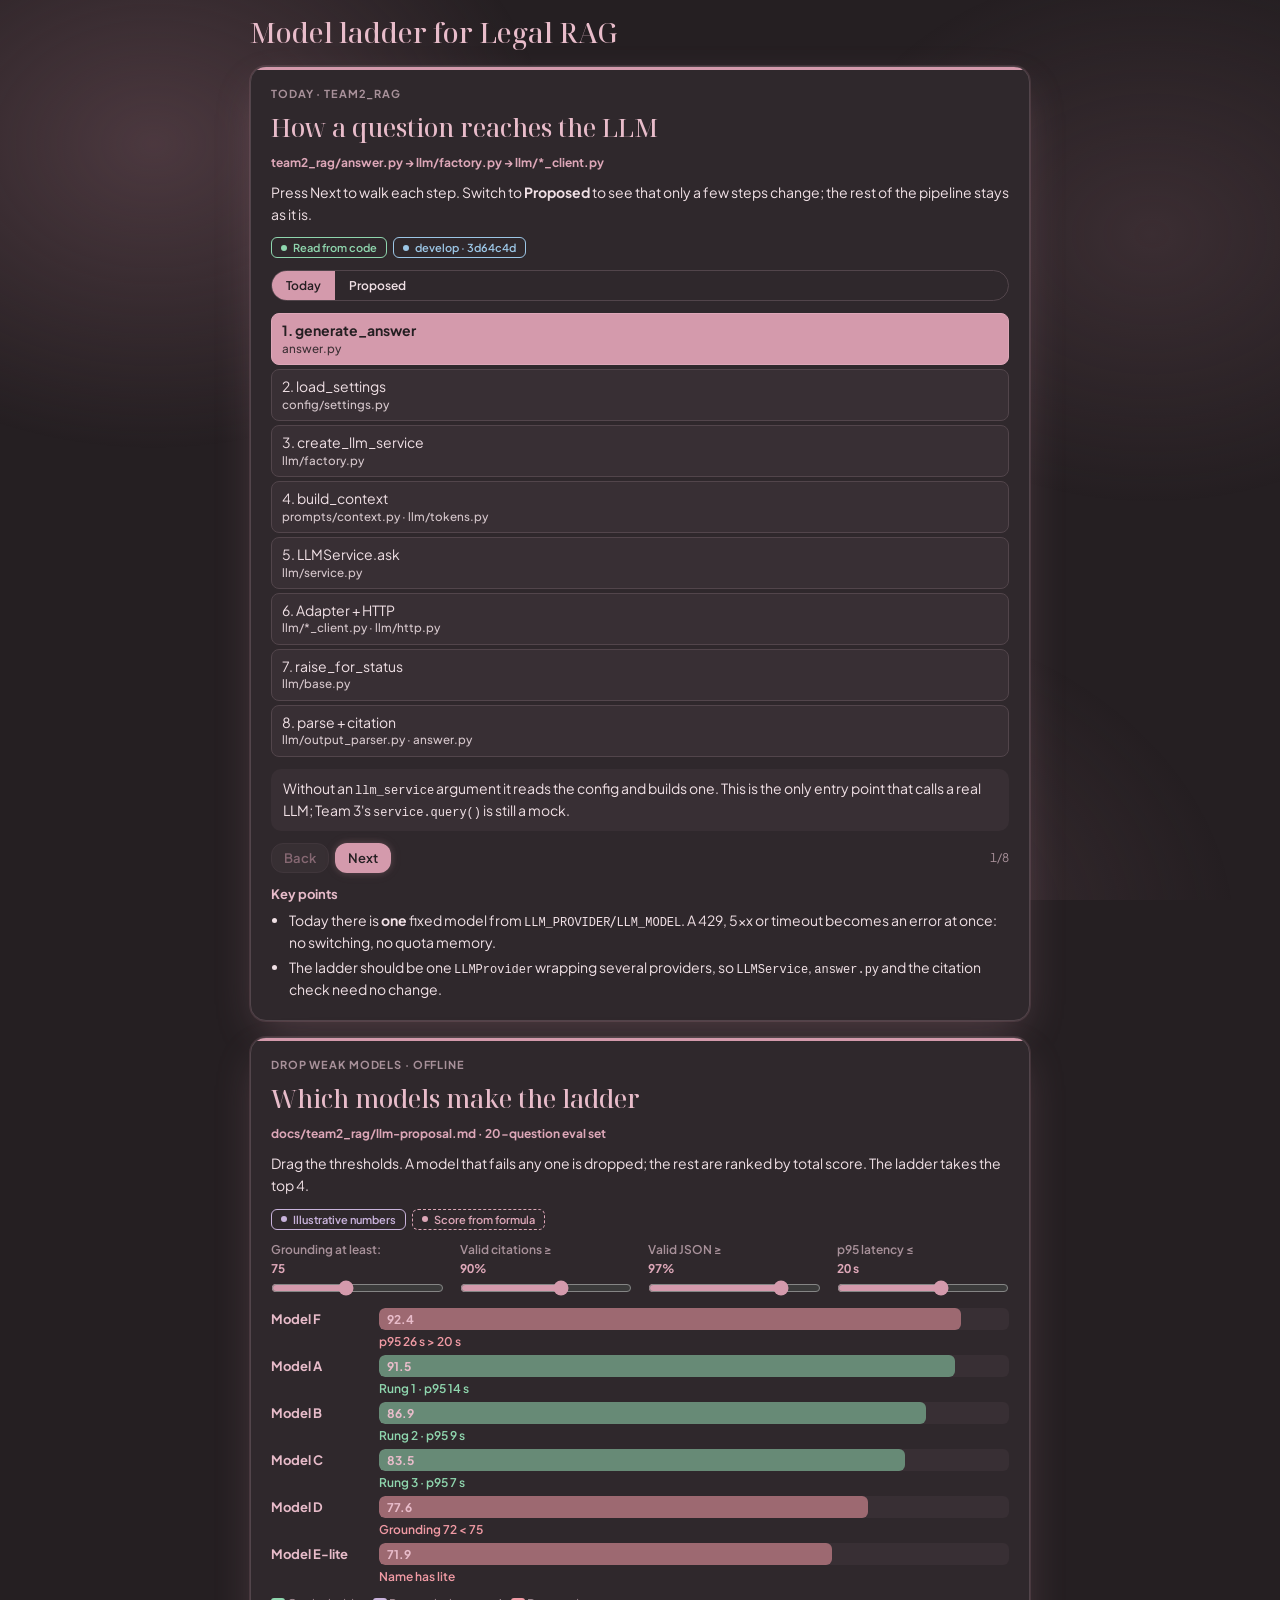
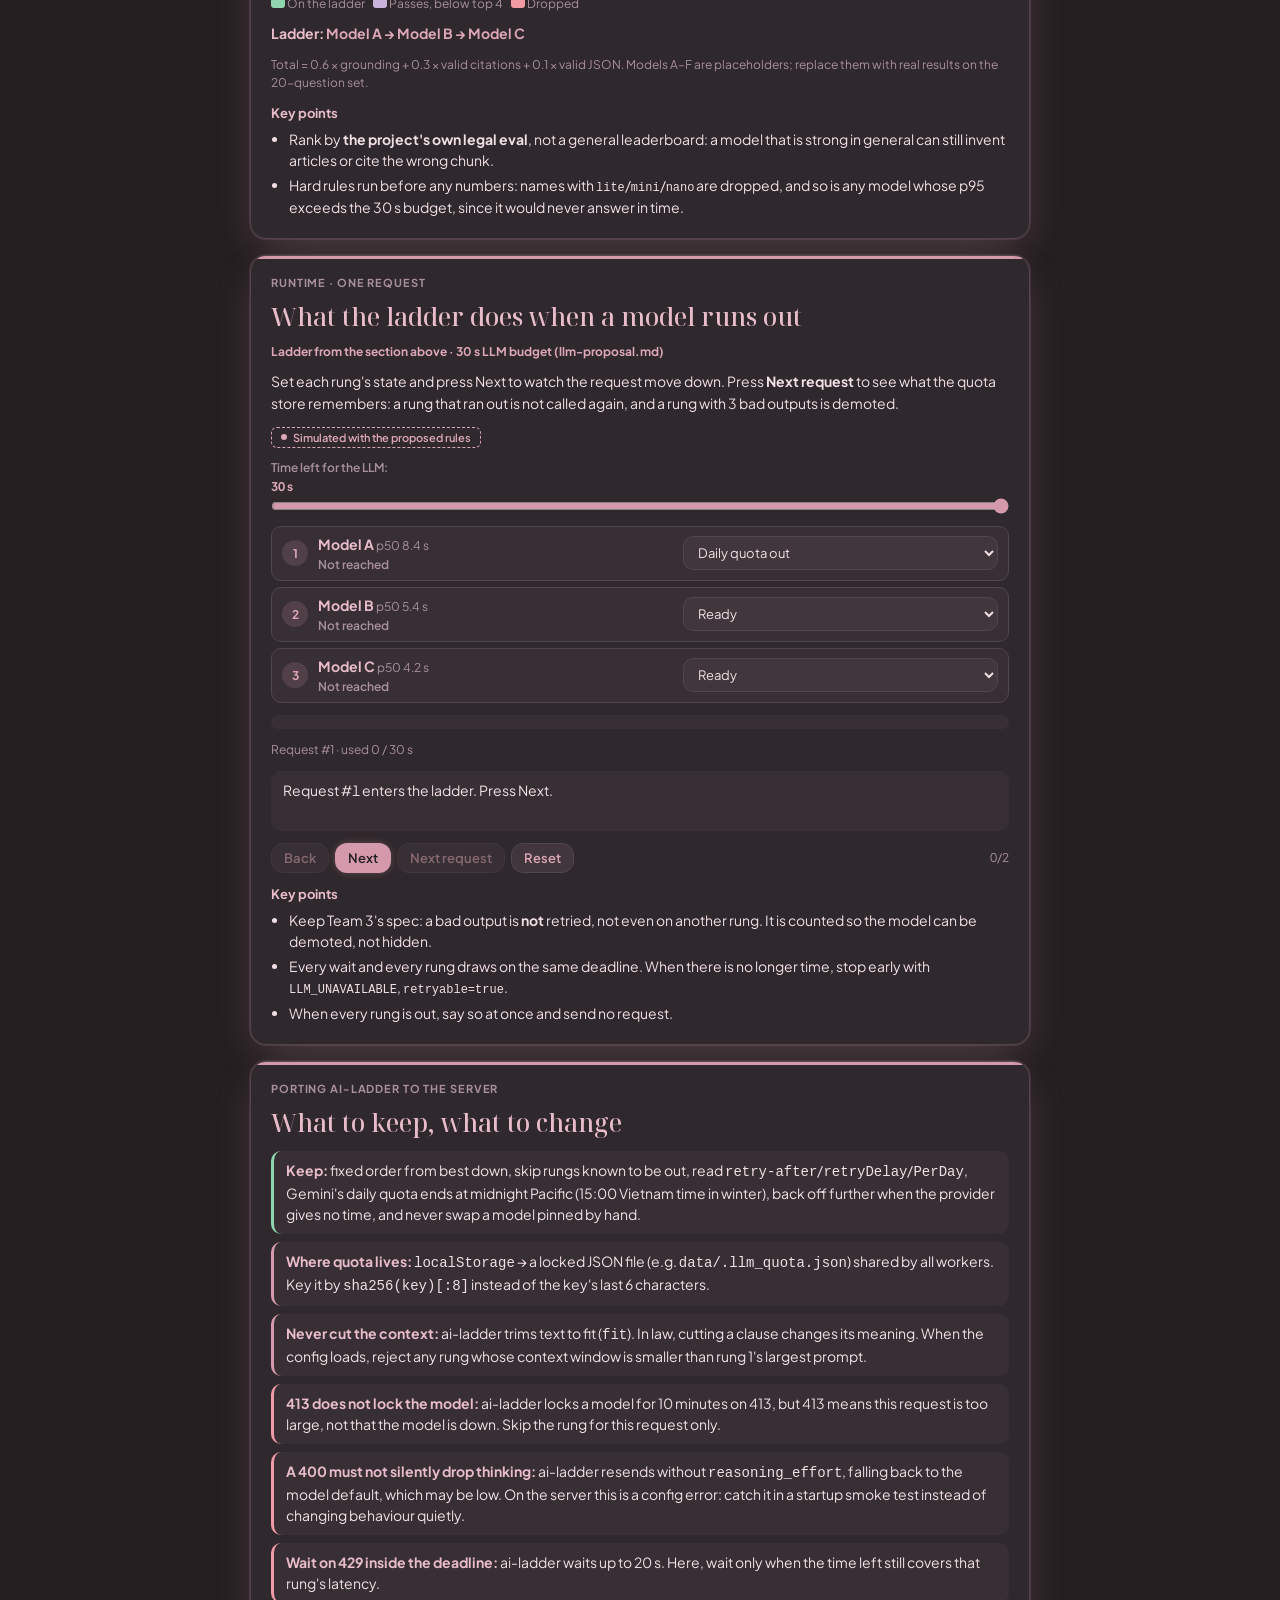
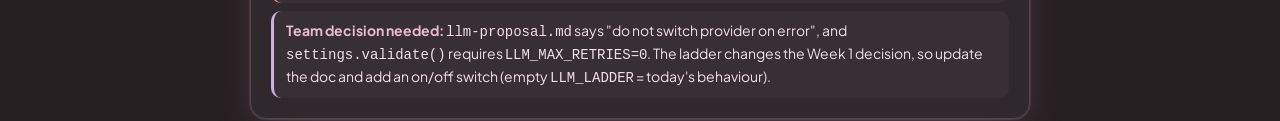
==== index.html @ 1587bda3 "Add model ladder design page" ====
<!doctype html>
<html lang="en" data-palette="burgundy" data-theme="dark">
<head>
<meta charset="utf-8">
<meta name="viewport" content="width=device-width, initial-scale=1">
<title>RAG Model Ladder</title>
<link rel="preconnect" href="https://fonts.googleapis.com">
<link rel="stylesheet" href="https://fonts.googleapis.com/css2?family=Noto+Serif+Display:wght@400;500;600&family=Plus+Jakarta+Sans:wght@400;500;600;700&display=swap">
<style>
/* ---------- burgundy tokens (micro-cards-design.css) ---------- */
[data-palette="burgundy"], [data-palette="burgundy"][data-theme="light"] {
  --mc-bg: #F8F2F4; --mc-panel: #FDF9FA; --mc-surface: #F2E8EC; --mc-white: #FFFFFF; --mc-border: #E6D6DC;
  --mc-text: #3B2E33; --mc-strong: #2B1F24; --mc-muted: #7F6A73; --mc-accent: #B57A8C; --mc-deep: #7E3F54;
  --mc-on: #2B1F24; --mc-grad: linear-gradient(#B57A8C,#B57A8C); --mc-soft: #EEDCE2; --mc-grad-soft: linear-gradient(#EEDCE2,#EEDCE2);
  --mc-mesh: radial-gradient(40vmax 30vmax at 10% 0%,rgba(181,122,140,0.08),transparent 70%),radial-gradient(36vmax 28vmax at 94% 12%,rgba(181,122,140,0.06),transparent 70%);
  --mc-shadow: 0 12px 30px -8px rgba(126,63,84,0.18); --mc-glow: none;
}
[data-palette="burgundy"][data-theme="dark"] {
  color-scheme: dark;
  --mc-bg: #251F22; --mc-panel: #2F282C; --mc-surface: #382F34; --mc-white: #40363B; --mc-border: #52454B;
  --mc-text: #F0E0E5; --mc-strong: #E8BCCA; --mc-muted: #A8919A; --mc-accent: #D49AAC; --mc-deep: #DDA7B8;
  --mc-on: #251F22; --mc-grad: linear-gradient(#D49AAC,#D49AAC); --mc-grad-soft: linear-gradient(rgba(212,154,172,0.2),rgba(212,154,172,0.2));
  --mc-soft: rgba(212,154,172,0.16);
  --mc-mesh: radial-gradient(44vmax 34vmax at 12% 16%,rgba(102,74,83,0.6),transparent 70%),radial-gradient(38vmax 30vmax at 90% 26%,rgba(102,74,83,0.34),transparent 70%),radial-gradient(48vmax 36vmax at 62% 104%,rgba(102,74,83,0.42),transparent 72%);
  --mc-shadow: 0 0 0 1px rgba(212,154,172,0.14),0 16px 44px -10px rgba(212,154,172,0.28);
  --mc-glow: 0 0 6px rgba(212,154,172,0.24),0 0 14px rgba(212,154,172,0.08);
}
/* ---------- base (micro-cards-design.css) ---------- */
.mc-page { margin: 0; min-height: 100vh; font-family: 'Plus Jakarta Sans', system-ui, sans-serif; background: var(--mc-bg); color: var(--mc-text); }
.mc-page::before { content: ''; position: fixed; inset: 0; z-index: -1; background: var(--mc-mesh); pointer-events: none; }
.mc-btn { font: inherit; font-size: 13px; font-weight: 600; cursor: pointer; padding: 9px 16px; border-radius: 12px; border: 1px solid var(--mc-border); background: var(--mc-white); color: var(--mc-deep); }
.mc-btn:hover { border-color: var(--mc-accent); }
.mc-btn:disabled { opacity: .5; cursor: not-allowed; }
.mc-btn--primary { background: var(--mc-grad); border-color: transparent; color: var(--mc-on); box-shadow: var(--mc-glow); }
.mc-field { width: 100%; box-sizing: border-box; font: inherit; font-size: 13px; padding: 7px 10px; border-radius: 10px; border: 1px solid var(--mc-border); background: var(--mc-white); color: var(--mc-text); }
.mc-field:focus { outline: 2px solid var(--mc-accent); outline-offset: 0; }
.mc-card { position: relative; overflow: hidden; display: flex; flex-direction: column; box-sizing: border-box; padding: 20px; border-radius: 16px; background: var(--mc-panel); border: 1px solid var(--mc-border); box-shadow: var(--mc-shadow); }
.mc-card::before { content: ''; position: absolute; left: 0; right: 0; top: 0; height: 3px; background: var(--mc-grad); pointer-events: none; }
/* ---------- viz.css (rules used here) ---------- */
:root { --ok: #2f7a55; --warn: #6d4c8a; --bad: #b23a48; --info: #3d6f96; --series-2: #3d7f88; --mono: ui-monospace, 'Cascadia Code', Consolas, monospace; --display: 'Noto Serif Display', Georgia, serif; }
[data-theme="dark"] { --ok: #8fd6ae; --warn: #c9b3dc; --bad: #f09aa4; --info: #9cc6e6; --series-2: #8fd0d6; }
h1, h2, h3, h4, p { margin: 0; }
.studio-card { display: grid; grid-template-columns: minmax(0, 1fr); gap: 14px; }
.studio-body { display: grid; grid-template-columns: minmax(0, 1fr); gap: 12px; min-width: 0; }
.eyebrow { font-size: 11px; font-weight: 700; letter-spacing: .08em; text-transform: uppercase; color: var(--mc-muted); }
.viz-title { font-family: var(--display); font-size: 25px; font-weight: 500; line-height: 1.25; color: var(--mc-strong); text-wrap: balance; }
.viz-source { font-size: 12px; font-weight: 700; color: var(--mc-deep); overflow-wrap: anywhere; }
.viz-why { line-height: 1.55; }
.viz-takeaways { display: grid; gap: 6px; line-height: 1.5; overflow-wrap: anywhere; }
.viz-takeaways h4 { font-size: 13px; font-weight: 700; color: var(--mc-strong); }
.viz-takeaways ul, .viz-takeaways ol { margin: 0; padding-left: 18px; display: grid; gap: 4px; }
.viz-meta { display: flex; flex-wrap: wrap; gap: 6px; }
.seal { display: inline-flex; align-items: center; gap: 6px; font-size: 11px; font-weight: 600; padding: 3px 9px; border-radius: 6px; border: 1px solid currentColor; }
.seal::before { content: ''; width: 6px; height: 6px; border-radius: 50%; background: currentColor; }
.seal--ok { color: var(--ok); } .seal--warn { color: var(--warn); } .seal--bad { color: var(--bad); } .seal--info { color: var(--info); }
.seal--calc { color: var(--mc-deep); border-style: dashed; }
.stage { display: grid; grid-template-columns: minmax(0, 1fr); gap: 12px; min-width: 0; overflow-wrap: anywhere; }
.note { font-size: 12px; line-height: 1.5; color: var(--mc-muted); }
.stat-line { font-weight: 700; color: var(--mc-strong); font-variant-numeric: tabular-nums; line-height: 1.5; }
.num { font-weight: 700; color: var(--mc-deep); font-variant-numeric: tabular-nums; }
.stp-caption { min-height: 3em; padding: 9px 12px; border-radius: 10px; background: var(--mc-surface); line-height: 1.5; font-variant-numeric: tabular-nums; }
.stp-caption code, .lay-item code, .viz-takeaways code, .viz-why code { font-family: var(--mono); font-size: 12px; }
.stp-controls { display: flex; flex-wrap: wrap; align-items: center; gap: 6px; }
.stp-controls .mc-btn { padding: 6px 12px; }
.stp-count { margin-left: auto; font-size: 12px; color: var(--mc-muted); font-variant-numeric: tabular-nums; }
input[type=range] { width: 100%; margin: 0; accent-color: var(--mc-accent); }
.ctl-row { display: flex; flex-wrap: wrap; gap: 10px 16px; }
.ctl { flex: 1 1 170px; min-width: 0; display: grid; gap: 4px; font-size: 12px; font-weight: 600; color: var(--mc-muted); }
.legend { display: flex; flex-wrap: wrap; align-items: center; gap: 4px 8px; font-size: 12px; color: var(--mc-muted); }
.key { width: 14px; height: 10px; border-radius: 3px; display: inline-block; margin-left: 6px; }
.key:first-child { margin-left: 0; }
.tone-good { --tone: var(--ok); } .tone-bad { --tone: var(--bad); } .tone-warn { --tone: var(--warn); }
.tone-info { --tone: var(--info); } .tone-accent { --tone: var(--mc-accent); } .tone-alt { --tone: var(--series-2); }
.lay-list { list-style: none; margin: 0; padding: 0; display: grid; gap: 4px; }
.lay-item { padding: 7px 10px; border-radius: 8px; background: var(--mc-surface); border: 1px solid var(--mc-border); line-height: 1.4; transition: background .2s, color .2s; }
.lay-item.tone { background: color-mix(in srgb, var(--tone) 18%, var(--mc-surface)); border-color: var(--tone); color: var(--tone); }
.lay-item.is-active { background: var(--mc-accent); color: var(--mc-on); border-color: var(--mc-deep); font-weight: 700; }
.lay-item.tone.is-active { background: var(--tone); color: var(--mc-on); }
.lay-item small { display: block; font-weight: 500; opacity: .85; }
/* ---------- page-specific, from tokens only ---------- */
body.mc-page { padding: 16px; box-sizing: border-box; font-size: 14px; }
.wrap { display: grid; gap: 16px; max-width: 780px; margin-inline: auto; }
.top { display: flex; flex-wrap: wrap; align-items: center; justify-content: space-between; gap: 8px; }
.top h1 { font-family: var(--display); font-size: 28px; font-weight: 500; color: var(--mc-strong); line-height: 1.2; }
.seg { display: inline-flex; border: 1px solid var(--mc-border); border-radius: 999px; overflow: hidden; }
.seg button { font: inherit; font-size: 12px; font-weight: 600; padding: 7px 14px; border: 0; background: transparent; color: var(--mc-text); cursor: pointer; }
.seg button[aria-pressed="true"] { background: var(--mc-accent); color: var(--mc-on); }
.rank { display: grid; gap: 6px; }
.rank-row { display: grid; grid-template-columns: minmax(84px, 7.5em) minmax(0, 1fr); gap: 4px 10px; align-items: center; font-size: 13px; }
.rank-name { font-weight: 700; color: var(--mc-strong); }
.rank-bar { position: relative; height: 22px; border-radius: 6px; background: var(--mc-surface); overflow: hidden; }
.rank-fill { position: absolute; inset: 0 auto 0 0; border-radius: 6px; background: color-mix(in srgb, var(--tone) 55%, transparent); transition: width .25s; }
.rank-txt { position: absolute; left: 8px; top: 50%; transform: translateY(-50%); font-size: 12px; font-weight: 700; color: var(--mc-strong); white-space: nowrap; }
.rank-why { grid-column: 2; font-size: 12px; font-weight: 600; color: var(--tone); }
.rung { display: grid; grid-template-columns: 28px minmax(0, 1fr) minmax(120px, 44%); gap: 8px; align-items: center; padding: 8px 10px; border-radius: 10px; border: 1px solid var(--mc-border); background: var(--mc-surface); }
.rung.is-active { border-color: var(--mc-deep); box-shadow: 0 0 0 1px var(--mc-deep); }
.rung-no { width: 26px; height: 26px; border-radius: 50%; display: grid; place-items: center; font-size: 12px; font-weight: 700; background: var(--mc-soft); color: var(--mc-deep); }
.rung-name { font-weight: 700; color: var(--mc-strong); }
.rung-chip { display: block; margin-top: 2px; font-size: 12px; font-weight: 600; color: var(--tone, var(--mc-muted)); }
.rung-strike { font-size: 11px; font-weight: 600; color: var(--bad); }
.timebar { position: relative; height: 14px; border-radius: 7px; background: var(--mc-surface); overflow: hidden; }
.timefill { position: absolute; inset: 0 auto 0 0; background: var(--mc-accent); transition: width .25s; }
.timefill.over { background: var(--bad); }
.outcome { padding: 9px 12px; border-radius: 10px; border: 1px solid var(--tone); color: var(--tone); background: color-mix(in srgb, var(--tone) 14%, var(--mc-surface)); font-weight: 700; line-height: 1.45; }
.fixes { display: grid; gap: 8px; }
.fix { padding: 9px 12px; border-radius: 10px; background: var(--mc-surface); line-height: 1.5; border-left: 3px solid var(--tone, var(--mc-accent)); }
.fix b { color: var(--mc-strong); }
@media (max-width: 560px) {
  .rung { grid-template-columns: 28px minmax(0, 1fr); }
  .rung select { grid-column: 1 / -1; }
  .mc-field { font-size: 16px; }
}
@media (pointer: coarse) { .mc-btn, .seg button, .mc-field { min-height: 44px; } input[type=range] { height: 32px; } }
@media (prefers-reduced-motion: reduce) { .rank-fill, .timefill, .lay-item { transition: none; } }
</style>
</head>
<body class="mc-page">
<main class="wrap">
  <div class="top">
    <h1>Model ladder for Legal RAG</h1>
  </div>

  <!-- 1. Current call path vs proposal -->
  <section class="mc-card studio-card">
    <div class="studio-body">
      <p class="eyebrow">Today · team2_rag</p>
      <h2 class="viz-title">How a question reaches the LLM</h2>
      <p class="viz-source">team2_rag/answer.py → llm/factory.py → llm/*_client.py</p>
      <p class="viz-why">Press Next to walk each step. Switch to <b>Proposed</b> to see that only a few steps change; the rest of the pipeline stays as it is.</p>
      <div class="viz-meta"><span class="seal seal--ok">Read from code</span><span class="seal seal--info">develop · 3d64c4d</span></div>
      <div class="stage">
        <div class="seg" role="group" aria-label="Mode">
          <button type="button" id="mode-now" aria-pressed="true">Today</button>
          <button type="button" id="mode-new" aria-pressed="false">Proposed</button>
        </div>
        <ol class="lay-list" id="flow"></ol>
        <p class="stp-caption" id="flow-cap"></p>
        <div class="stp-controls">
          <button class="mc-btn" id="flow-back" type="button">Back</button>
          <button class="mc-btn mc-btn--primary" id="flow-next" type="button">Next</button>
          <span class="stp-count" id="flow-count"></span>
        </div>
      </div>
      <div class="viz-takeaways"><h4>Key points</h4><ul>
        <li>Today there is <b>one</b> fixed model from <code>LLM_PROVIDER</code>/<code>LLM_MODEL</code>. A 429, 5xx or timeout becomes an error at once: no switching, no quota memory.</li>
        <li>The ladder should be one <code>LLMProvider</code> wrapping several providers, so <code>LLMService</code>, <code>answer.py</code> and the citation check need no change.</li>
      </ul></div>
    </div>
  </section>

  <!-- 2. Model gate -->
  <section class="mc-card studio-card">
    <div class="studio-body">
      <p class="eyebrow">Drop weak models · offline</p>
      <h2 class="viz-title">Which models make the ladder</h2>
      <p class="viz-source">docs/team2_rag/llm-proposal.md · 20-question eval set</p>
      <p class="viz-why">Drag the thresholds. A model that fails any one is dropped; the rest are ranked by total score. The ladder takes the top 4.</p>
      <div class="viz-meta"><span class="seal seal--warn">Illustrative numbers</span><span class="seal seal--calc">Score from formula</span></div>
      <div class="stage">
        <div class="ctl-row">
          <label class="ctl">Grounding at least: <span class="num" id="g-out"></span><input type="range" id="g-min" min="60" max="95" value="75"></label>
          <label class="ctl">Valid citations ≥ <span class="num" id="c-out"></span><input type="range" id="c-min" min="75" max="100" value="90"></label>
          <label class="ctl">Valid JSON ≥ <span class="num" id="j-out"></span><input type="range" id="j-min" min="85" max="100" value="97"></label>
          <label class="ctl">p95 latency ≤ <span class="num" id="p-out"></span><input type="range" id="p-max" min="4" max="30" value="20"></label>
        </div>
        <div class="rank" id="rank"></div>
        <div class="legend"><span><span class="key" style="background:var(--ok)"></span> On the ladder</span><span><span class="key" style="background:var(--warn)"></span> Passes, below top 4</span><span><span class="key" style="background:var(--bad)"></span> Dropped</span></div>
        <p class="stat-line">Ladder: <span class="num" id="ladder-line"></span></p>
        <p class="note">Total = 0.6 × grounding + 0.3 × valid citations + 0.1 × valid JSON. Models A–F are placeholders; replace them with real results on the 20-question set.</p>
      </div>
      <div class="viz-takeaways"><h4>Key points</h4><ul>
        <li>Rank by <b>the project's own legal eval</b>, not a general leaderboard: a model that is strong in general can still invent articles or cite the wrong chunk.</li>
        <li>Hard rules run before any numbers: names with <code>lite</code>/<code>mini</code>/<code>nano</code> are dropped, and so is any model whose p95 exceeds the 30 s budget, since it would never answer in time.</li>
      </ul></div>
    </div>
  </section>

  <!-- 3. Ladder simulation -->
  <section class="mc-card studio-card">
    <div class="studio-body">
      <p class="eyebrow">Runtime · one request</p>
      <h2 class="viz-title">What the ladder does when a model runs out</h2>
      <p class="viz-source">Ladder from the section above · 30 s LLM budget (llm-proposal.md)</p>
      <p class="viz-why">Set each rung's state and press Next to watch the request move down. Press <b>Next request</b> to see what the quota store remembers: a rung that ran out is not called again, and a rung with 3 bad outputs is demoted.</p>
      <div class="viz-meta"><span class="seal seal--calc">Simulated with the proposed rules</span></div>
      <div class="stage">
        <label class="ctl">Time left for the LLM: <span class="num" id="b-out"></span><input type="range" id="budget" min="8" max="30" value="30"></label>
        <div class="rank" id="rungs"></div>
        <div class="timebar" aria-hidden="true"><div class="timefill" id="timefill"></div></div>
        <p class="note" id="time-line"></p>
        <p class="stp-caption" id="sim-cap"></p>
        <div class="stp-controls">
          <button class="mc-btn" id="sim-back" type="button">Back</button>
          <button class="mc-btn mc-btn--primary" id="sim-next" type="button">Next</button>
          <button class="mc-btn" id="sim-again" type="button">Next request</button>
          <button class="mc-btn" id="sim-reset" type="button">Reset</button>
          <span class="stp-count" id="sim-count"></span>
        </div>
        <div class="outcome" id="outcome" hidden></div>
      </div>
      <div class="viz-takeaways"><h4>Key points</h4><ul>
        <li>Keep Team 3's spec: a bad output is <b>not</b> retried, not even on another rung. It is counted so the model can be demoted, not hidden.</li>
        <li>Every wait and every rung draws on the same deadline. When there is no longer time, stop early with <code>LLM_UNAVAILABLE</code>, <code>retryable=true</code>.</li>
        <li>When every rung is out, say so at once and send no request.</li>
      </ul></div>
    </div>
  </section>

  <!-- 4. Porting ai-ladder -->
  <section class="mc-card studio-card">
    <div class="studio-body">
      <p class="eyebrow">Porting ai-ladder to the server</p>
      <h2 class="viz-title">What to keep, what to change</h2>
      <div class="fixes">
        <div class="fix tone-good"><b>Keep:</b> fixed order from best down, skip rungs known to be out, read <code>retry-after</code>/<code>retryDelay</code>/<code>PerDay</code>, Gemini's daily quota ends at midnight Pacific (15:00 Vietnam time in winter), back off further when the provider gives no time, and never swap a model pinned by hand.</div>
        <div class="fix tone-accent"><b>Where quota lives:</b> <code>localStorage</code> → a locked JSON file (e.g. <code>data/.llm_quota.json</code>) shared by all workers. Key it by <code>sha256(key)[:8]</code> instead of the key's last 6 characters.</div>
        <div class="fix tone-accent"><b>Never cut the context:</b> ai-ladder trims text to fit (<code>fit</code>). In law, cutting a clause changes its meaning. When the config loads, reject any rung whose context window is smaller than rung 1's largest prompt.</div>
        <div class="fix tone-bad"><b>413 does not lock the model:</b> ai-ladder locks a model for 10 minutes on 413, but 413 means this request is too large, not that the model is down. Skip the rung for this request only.</div>
        <div class="fix tone-bad"><b>A 400 must not silently drop thinking:</b> ai-ladder resends without <code>reasoning_effort</code>, falling back to the model default, which may be low. On the server this is a config error: catch it in a startup smoke test instead of changing behaviour quietly.</div>
        <div class="fix tone-bad"><b>Wait on 429 inside the deadline:</b> ai-ladder waits up to 20 s. Here, wait only when the time left still covers that rung's latency.</div>
        <div class="fix tone-warn"><b>Team decision needed:</b> <code>llm-proposal.md</code> says "do not switch provider on error", and <code>settings.validate()</code> requires <code>LLM_MAX_RETRIES=0</code>. The ladder changes the Week 1 decision, so update the doc and add an on/off switch (empty <code>LLM_LADDER</code> = today's behaviour).</div>
      </div>
    </div>
  </section>
</main>

<script>
(() => {
  const $ = (id) => document.getElementById(id);
  const esc = (s) => String(s).replace(/[&<>"]/g, (c) => ({ '&': '&amp;', '<': '&lt;', '>': '&gt;', '"': '&quot;' }[c]));

  /* ---------- 1. flow ---------- */
  const FLOW = [
    { name: 'generate_answer', file: 'answer.py',
      now: "Without an <code>llm_service</code> argument it reads the config and builds one. This is the only entry point that calls a real LLM; Team 3's <code>service.query()</code> is still a mock." },
    { name: 'load_settings', file: 'config/settings.py',
      now: 'Reads <code>.env</code> and the environment: <code>LLM_PROVIDER</code>, <code>LLM_MODEL</code>, one key per provider. <code>validate()</code> enforces timeout ≤ 30 s and <code>LLM_MAX_RETRIES=0</code>.',
      new: "Add <code>LLM_LADDER</code> pointing at <code>configs/llm_ladder.json</code>. Empty means exactly today's behaviour: one model, no switching." },
    { name: 'create_llm_service', file: 'llm/factory.py',
      now: '<code>_REGISTRY</code> picks exactly one adapter: <code>openai</code>, <code>gemini</code> or <code>qwen</code>.',
      new: 'With a ladder, return a <code>LadderProvider</code> wrapping the adapters in eval order. <code>LLMService</code> never knows there is a ladder.' },
    { name: 'build_context', file: 'prompts/context.py · llm/tokens.py',
      now: 'Joins up to 5 chunks. Only OpenAI has a token counter (tiktoken); other providers fall back to a rough 9000-character budget.',
      new: 'Build the context once for rung 1. Every lower rung must have a context window that holds that prompt, checked when the config loads.' },
    { name: 'LLMService.ask', file: 'llm/service.py',
      now: 'Builds the prompt, calls <code>provider.complete()</code> exactly once, parses the output, logs provider/model/tokens/latency.' },
    { name: 'Adapter + HTTP', file: 'llm/*_client.py · llm/http.py',
      now: 'POST via urllib, JSON mode, temperature 0, 30 s timeout. Gemini calls native <code>generateContent</code>; OpenAI/Qwen call <code>/chat/completions</code>.' },
    { name: 'raise_for_status', file: 'llm/base.py',
      now: '429 → <code>LLMRateLimitError</code>, 5xx → <code>LLMProviderError</code>. Does not read <code>retry-after</code>, remembers nothing, surfaces straight up as <code>LLM_UNAVAILABLE</code>.',
      new: 'Errors also carry <code>retry_after</code> and <code>scope</code> (minute/day) read from headers and body. <code>LadderProvider</code> catches them, writes the quota store and moves to the next rung.' },
    { name: 'parse + citation', file: 'llm/output_parser.py · answer.py',
      now: 'Bad JSON → <code>INVALID_LLM_OUTPUT</code>; a citation that does not match a sent chunk → <code>CITATION_INVALID</code>. No retry.',
      new: "Unchanged, still no retry. Add one line that records the bad output in the model's health log, so repeat offenders get demoted." },
  ];
  let flowMode = 'now', flowStep = 0;
  function drawFlow() {
    $('flow').innerHTML = FLOW.map((f, i) => {
      const changed = flowMode === 'new' && f.new;
      const cls = ['lay-item', changed ? 'tone tone-accent' : '', i === flowStep ? 'is-active' : ''].join(' ');
      return `<li class="${cls}">${i + 1}. ${esc(f.name)}<small>${esc(f.file)}</small></li>`;
    }).join('');
    const f = FLOW[flowStep];
    $('flow-cap').innerHTML = (flowMode === 'new' && f.new) ? `<b>Change:</b> ${f.new}` : f.now;
    $('flow-count').textContent = `${flowStep + 1}/${FLOW.length}`;
    $('flow-back').disabled = flowStep === 0;
    $('flow-next').disabled = flowStep === FLOW.length - 1;
  }
  const setMode = (m) => { flowMode = m; $('mode-now').setAttribute('aria-pressed', m === 'now'); $('mode-new').setAttribute('aria-pressed', m === 'new'); drawFlow(); };
  $('mode-now').onclick = () => setMode('now');
  $('mode-new').onclick = () => setMode('new');
  $('flow-back').onclick = () => { flowStep--; drawFlow(); };
  $('flow-next').onclick = () => { flowStep++; drawFlow(); };
  drawFlow();

  /* ---------- 2. gate ---------- */
  // Illustrative eval results; replace with the project's 20-question run.
  const CANDS = [
    { name: 'Model F', grounded: 90, cite: 95, json: 99, p95: 26, lite: false },
    { name: 'Model A', grounded: 88, cite: 96, json: 99, p95: 14, lite: false },
    { name: 'Model B', grounded: 82, cite: 93, json: 98, p95: 9, lite: false },
    { name: 'Model C', grounded: 78, cite: 90, json: 97, p95: 7, lite: false },
    { name: 'Model D', grounded: 72, cite: 84, json: 92, p95: 5, lite: false },
    { name: 'Model E-lite', grounded: 64, cite: 80, json: 95, p95: 3, lite: true },
  ];
  const MAX_RUNGS = 4;
  const score = (m) => 0.6 * m.grounded + 0.3 * m.cite + 0.1 * m.json;
  let ladder = [];
  function gate() {
    const g = +$('g-min').value, c = +$('c-min').value, j = +$('j-min').value, p = +$('p-max').value;
    $('g-out').textContent = g; $('c-out').textContent = c + '%'; $('j-out').textContent = j + '%'; $('p-out').textContent = p + ' s';
    const rows = CANDS.map((m) => {
      let why = '';
      if (m.lite) why = 'Name has lite';
      else if (m.grounded < g) why = `Grounding ${m.grounded} < ${g}`;
      else if (m.cite < c) why = `Citations ${m.cite}% < ${c}%`;
      else if (m.json < j) why = `JSON ${m.json}% < ${j}%`;
      else if (m.p95 > p) why = `p95 ${m.p95} s > ${p} s`;
      return { ...m, s: score(m), why };
    }).sort((a, b) => b.s - a.s);
    let placed = 0;
    for (const r of rows) {
      if (r.why) { r.tone = 'tone-bad'; continue; }
      if (placed < MAX_RUNGS) { r.tone = 'tone-good'; r.rung = ++placed; r.why = `Rung ${r.rung} · p95 ${r.p95} s`; }
      else { r.tone = 'tone-warn'; r.why = 'Passes, below top 4'; }
    }
    $('rank').innerHTML = rows.map((r) => `
      <div class="rank-row ${r.tone}">
        <span class="rank-name">${esc(r.name)}</span>
        <div class="rank-bar"><div class="rank-fill" style="width:${r.s.toFixed(1)}%"></div><span class="rank-txt">${r.s.toFixed(1)}</span></div>
        <span class="rank-why">${esc(r.why)}</span>
      </div>`).join('');
    ladder = rows.filter((r) => r.rung).map((r) => ({ name: r.name, p95: r.p95, p50: Math.round(r.p95 * 6) / 10 }));
    $('ladder-line').textContent = ladder.length ? ladder.map((r) => r.name).join(' → ') : 'empty: no model passes';
    resetSim();
  }
  ['g-min', 'c-min', 'j-min', 'p-max'].forEach((id) => { $(id).oninput = gate; });

  /* ---------- 3. ladder simulation ---------- */
  const STATES = {
    ready: 'Ready', day: 'Daily quota out', minute: 'Per-minute 8 s', busy: 'Overloaded 503',
    stall: 'Stalled, silent', bad: 'Bad output', locked: 'Locked (remembered)', demoted: 'Demoted',
  };
  const PICKABLE = ['ready', 'day', 'minute', 'busy', 'stall', 'bad'];
  const WAIT = 8, STALL = 8, FAST = 0.4, BUSY = 0.8, STRIKES = 3;
  let states = [], strikes = [], events = [], step = 0, request = 1;
  const r1 = (x) => Math.round(x * 10) / 10;

  function simulate(budget) {
    const ev = [];
    let t = 0, called = false, result = null;
    const push = (i, tone, chip, cap, dt, after = {}) => { t = r1(t + dt); ev.push({ i, tone, chip, cap, t, ...after }); };
    for (let i = 0; i < ladder.length && !result; i++) {
      const r = ladder[i], st = states[i], left = r1(budget - t);
      if (st === 'locked' || st === 'demoted') {
        push(i, 'tone-info', 'Skipped · 0 s', `${r.name} ${st === 'locked' ? 'is locked in the quota store' : 'was demoted after repeated bad output'}, so no request is sent.`, 0);
        continue;
      }
      if (left < r.p50) {
        push(i, 'tone-warn', 'No time', `${left} s left, less than the usual latency of ${r.name} (${r.p50} s). Skipped without a call.`, 0);
        continue;
      }
      called = true;
      if (st === 'ready') {
        push(i, 'tone-good', `Answered · ${r.p50} s`, `${r.name} returns valid JSON with citations that match the sent chunks.`, r.p50);
        result = 'ok';
      } else if (st === 'day') {
        push(i, 'tone-warn', 'Daily quota out', `${r.name} returns 429 with PerDay. Store: locked until the provider resets quota (Gemini: 15:00 Vietnam time). Move to the next rung.`, FAST, { lock: 'day' });
      } else if (st === 'minute') {
        if (left - FAST - WAIT >= r.p50) {
          push(i, 'tone-warn', `Wait ${WAIT} s`, `Per-minute 429, retry-after ${WAIT} s. There is time, so wait and call ${r.name} again instead of dropping a rung.`, FAST + WAIT);
          push(i, 'tone-good', `Answered · ${r.p50} s`, `The second call on ${r.name} succeeds.`, r.p50);
          result = 'ok';
        } else {
          push(i, 'tone-warn', `Lock ${WAIT} s`, `Per-minute 429, but waiting ${WAIT} s leaves no time for ${r.name}. Lock briefly and move on.`, FAST, { lock: 'short' });
        }
      } else if (st === 'busy') {
        push(i, 'tone-warn', 'Lock 1 min', `${r.name} returns 503. Lock for 1 minute, move to the next rung.`, BUSY, { lock: 'short' });
      } else if (st === 'stall') {
        const d = Math.min(STALL, left);
        push(i, 'tone-bad', `Dropped at ${r1(d)} s`, `${r.name} sends nothing for ${r1(d)} s. Cancel, lock for 1 minute, move to the next rung.`, d, { lock: 'short' });
      } else if (st === 'bad') {
        push(i, 'tone-bad', `Bad output · ${r.p50} s`, `${r.name} returns bad JSON or citations that do not match. Per spec: stop, return INVALID_LLM_OUTPUT, try no other rung. Record 1 strike in the health log.`, r.p50, { strike: true });
        result = 'bad';
      }
    }
    if (!result) result = !ladder.length ? 'empty' : called ? 'down' : 'closed';
    return { ev, t, result };
  }

  const OUT = {
    ok: ['tone-good', 'status: answered. The log names the model that answered.'],
    bad: ['tone-bad', 'INVALID_LLM_OUTPUT · retryable=false'],
    down: ['tone-warn', 'LLM_UNAVAILABLE · retryable=true. Out of rungs or out of time.'],
    closed: ['tone-info', 'LLM_UNAVAILABLE at once, 0 requests sent. Report when the first rung returns.'],
    empty: ['tone-bad', 'Empty ladder: no model passed the gate. Loading the config must fail.'],
  };
  let run = null;

  function drawSim() {
    const budget = +$('budget').value;
    $('b-out').textContent = budget + ' s';
    run = simulate(budget);
    events = run.ev;
    step = Math.min(step, events.length);
    const shown = events.slice(0, step);
    const cur = step ? events[step - 1] : null;
    $('rungs').innerHTML = ladder.map((r, i) => {
      const last = [...shown].reverse().find((e) => e.i === i);
      const locked = states[i] === 'locked' || states[i] === 'demoted';
      const opts = (locked ? [states[i]] : PICKABLE).map((k) => `<option value="${k}" ${k === states[i] ? 'selected' : ''}>${STATES[k]}</option>`).join('');
      return `<div class="rung ${cur && cur.i === i ? 'is-active' : ''}">
        <span class="rung-no">${i + 1}</span>
        <div><span class="rung-name">${esc(r.name)}</span> <span class="note">p50 ${r.p50} s</span>
          <span class="rung-chip ${last ? last.tone : ''}">${last ? esc(last.chip) : 'Not reached'}</span>
          ${strikes[i] ? `<span class="rung-strike">Bad outputs: ${strikes[i]}/${STRIKES}</span>` : ''}</div>
        <select class="mc-field" data-i="${i}" aria-label="State of ${esc(r.name)}" ${locked ? 'disabled' : ''}>${opts}</select>
      </div>`;
    }).join('') || '<p class="note">Empty ladder. Lower the thresholds above.</p>';
    document.querySelectorAll('#rungs select').forEach((s) => { s.onchange = () => { states[+s.dataset.i] = s.value; step = 0; drawSim(); }; });
    const used = cur ? cur.t : 0;
    $('timefill').style.width = Math.min(100, (used / budget) * 100) + '%';
    $('timefill').classList.toggle('over', used > budget);
    $('time-line').textContent = `Request #${request} · used ${used} / ${budget} s`;
    $('sim-cap').innerHTML = cur ? esc(cur.cap) : `Request #${request} enters the ladder. Press Next.`;
    $('sim-count').textContent = `${step}/${events.length}`;
    $('sim-back').disabled = step === 0;
    $('sim-next').disabled = step >= events.length;
    $('sim-again').disabled = step < events.length;
    const done = step >= events.length;
    $('outcome').hidden = !done;
    if (done) {
      const [tone, text] = OUT[run.result];
      $('outcome').className = `outcome ${tone}`;
      $('outcome').textContent = `Result: ${text}`;
    }
  }

  function nextRequest() {
    // What the quota store remembers for the next request.
    for (const e of events) {
      if (e.lock) states[e.i] = 'locked';
      if (e.strike) {
        strikes[e.i] = (strikes[e.i] || 0) + 1;
        if (strikes[e.i] >= STRIKES) states[e.i] = 'demoted';
      }
    }
    request++; step = 0; drawSim();
  }
  function resetSim() {
    states = ladder.map(() => 'ready'); strikes = ladder.map(() => 0);
    if (ladder.length) states[0] = 'day';
    request = 1; step = 0; drawSim();
  }
  $('budget').oninput = () => { step = 0; drawSim(); };
  $('sim-back').onclick = () => { step--; drawSim(); };
  $('sim-next').onclick = () => { step++; drawSim(); };
  $('sim-again').onclick = nextRequest;
  $('sim-reset').onclick = resetSim;
  gate();
})();
</script>
</body>
</html>
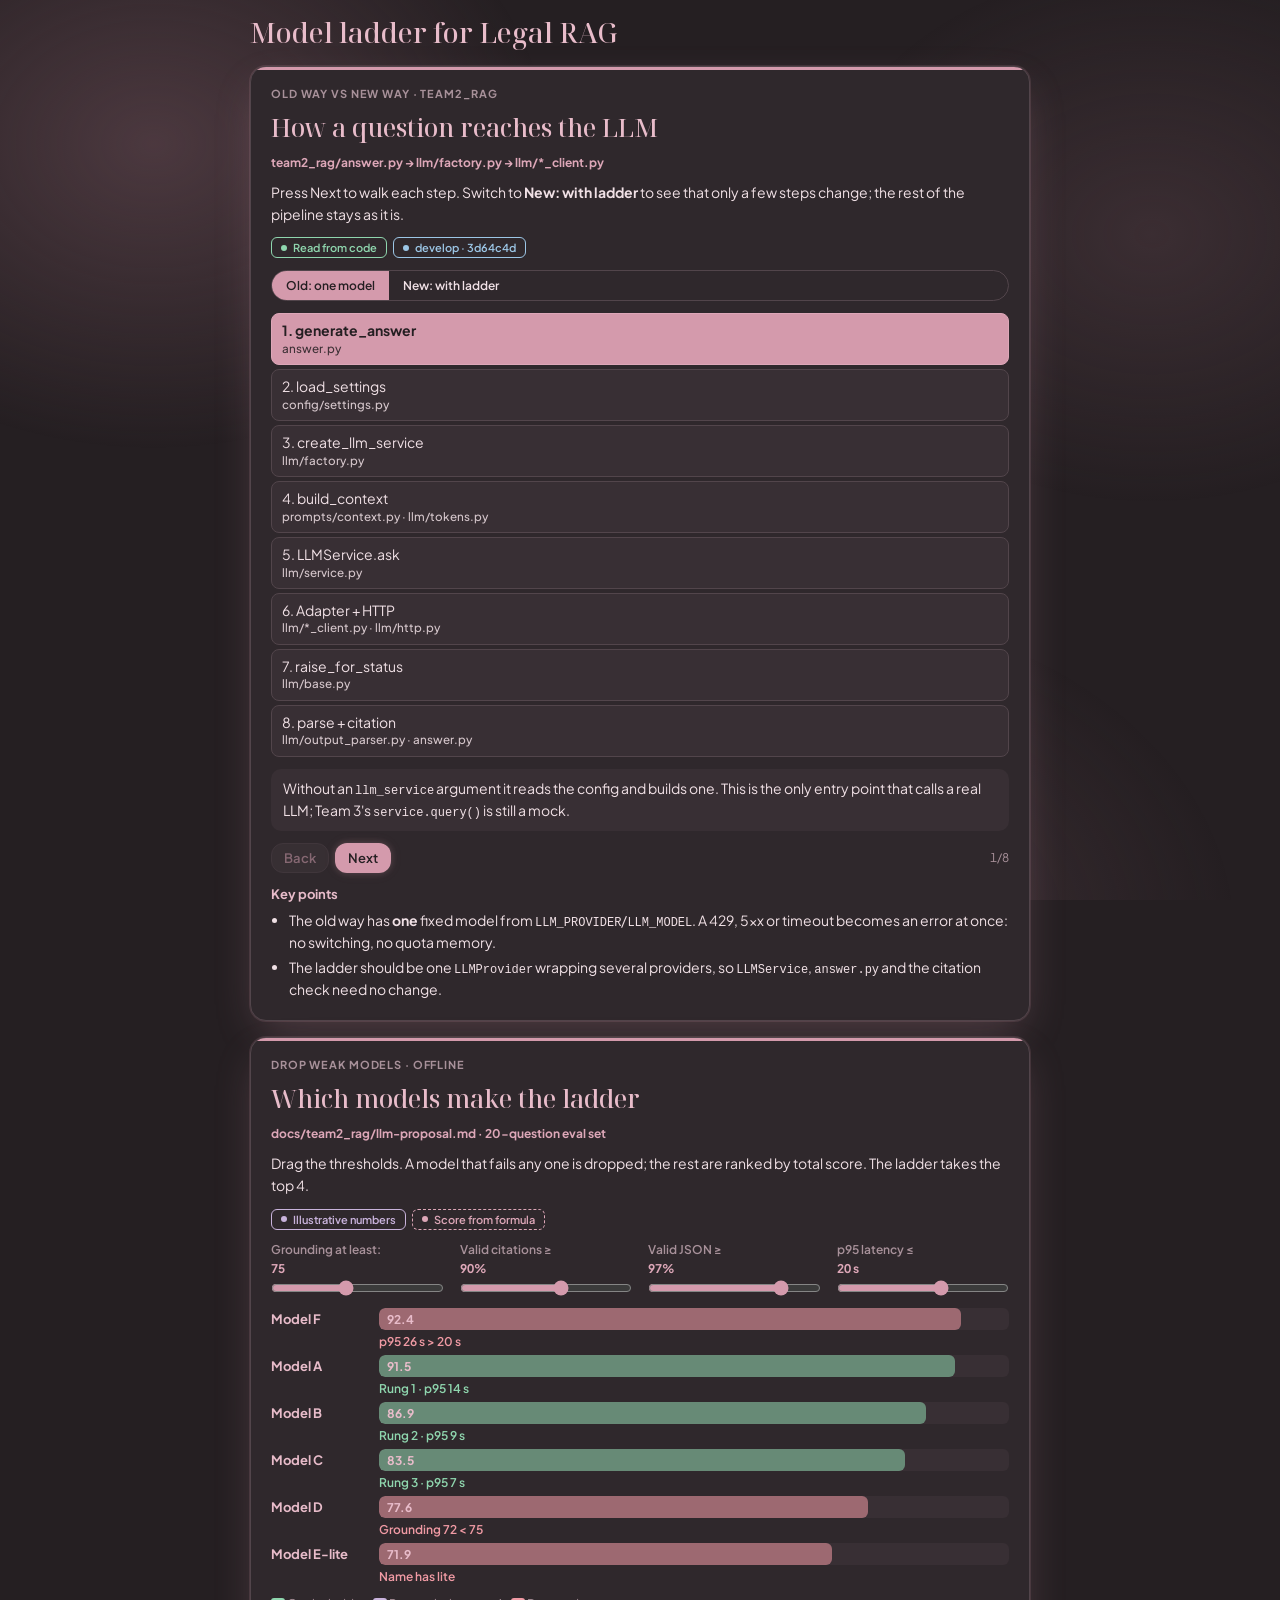
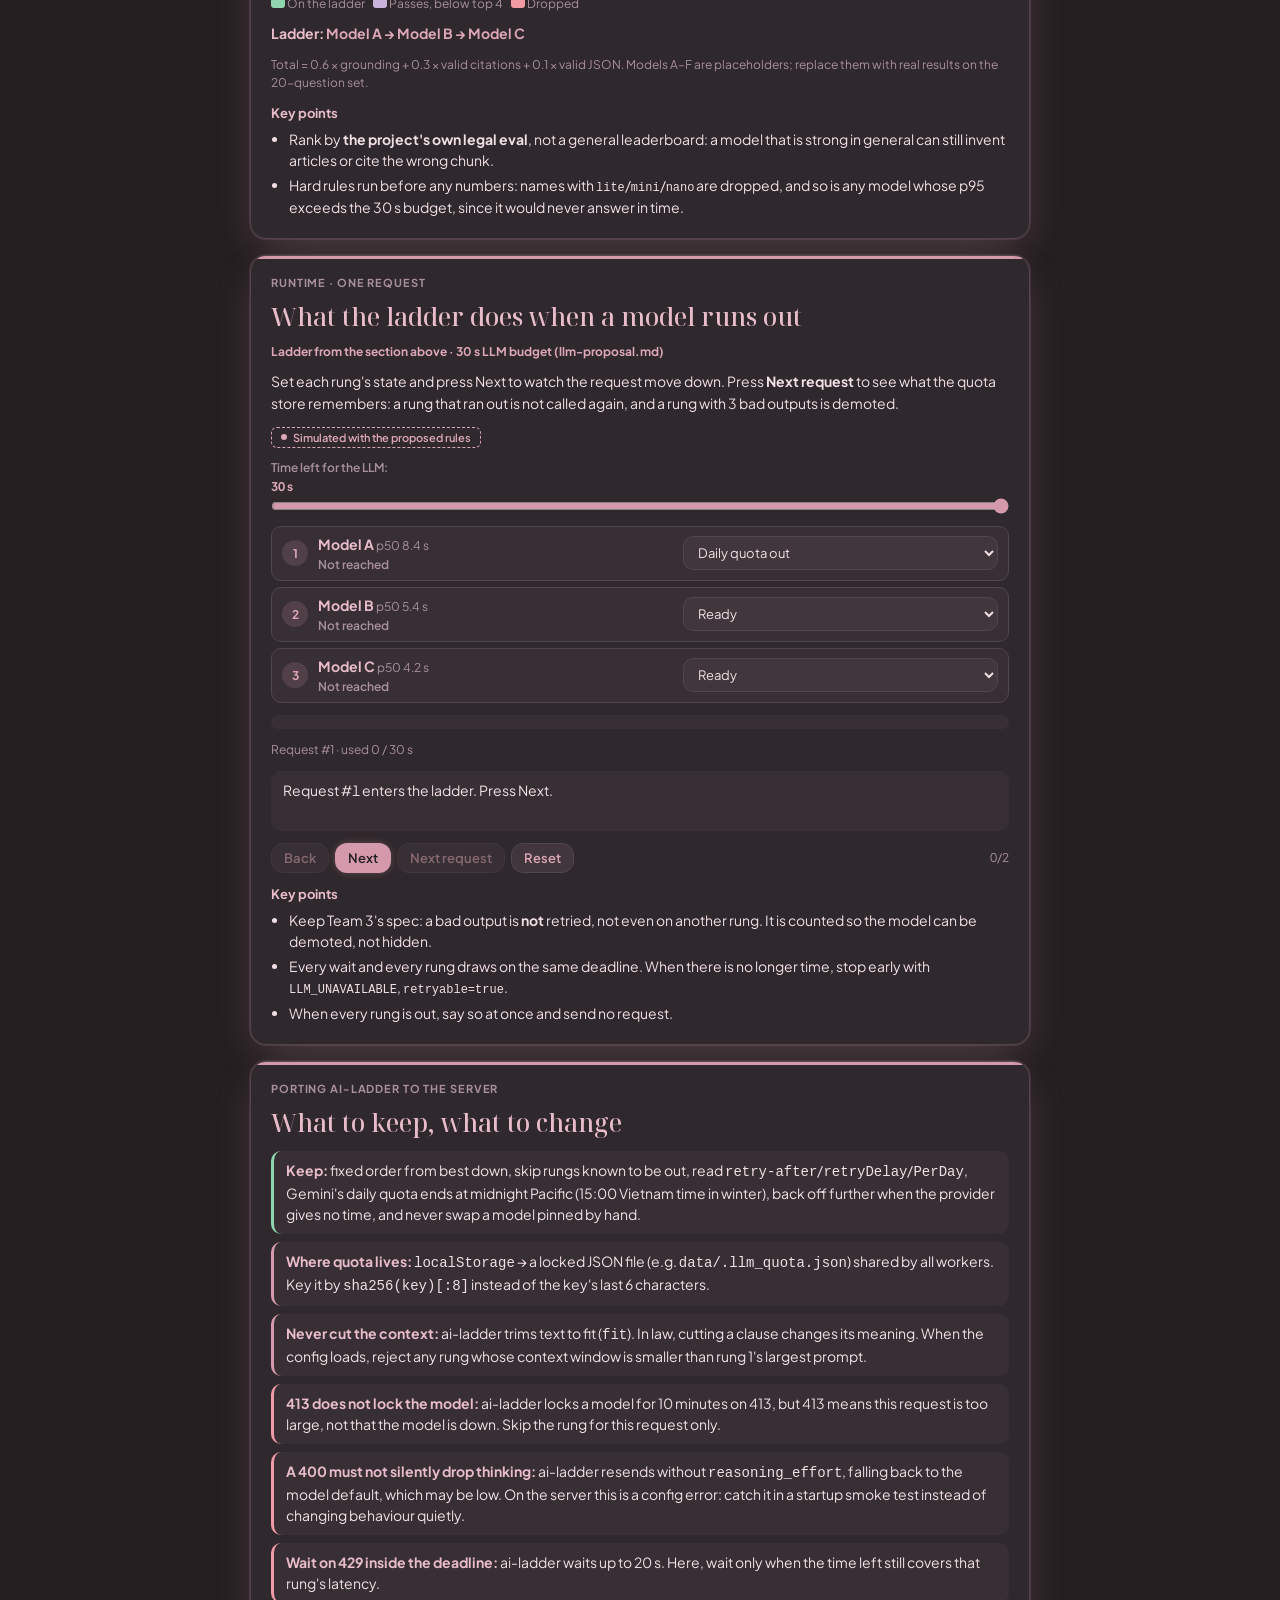
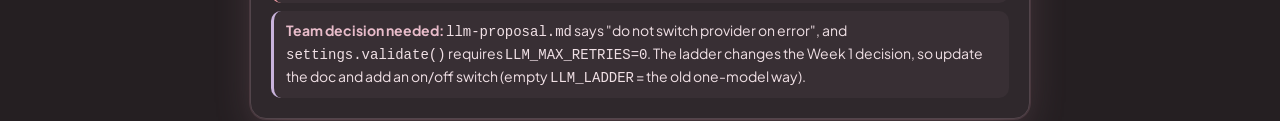
==== commit 42875d3d: "Clarify old vs new labels" ====
--- a/index.html
+++ b/index.html
@@ -123,15 +123,15 @@
   <!-- 1. Current call path vs proposal -->
   <section class="mc-card studio-card">
     <div class="studio-body">
-      <p class="eyebrow">Today · team2_rag</p>
+      <p class="eyebrow">Old way vs new way · team2_rag</p>
       <h2 class="viz-title">How a question reaches the LLM</h2>
       <p class="viz-source">team2_rag/answer.py → llm/factory.py → llm/*_client.py</p>
-      <p class="viz-why">Press Next to walk each step. Switch to <b>Proposed</b> to see that only a few steps change; the rest of the pipeline stays as it is.</p>
+      <p class="viz-why">Press Next to walk each step. Switch to <b>New: with ladder</b> to see that only a few steps change; the rest of the pipeline stays as it is.</p>
       <div class="viz-meta"><span class="seal seal--ok">Read from code</span><span class="seal seal--info">develop · 3d64c4d</span></div>
       <div class="stage">
         <div class="seg" role="group" aria-label="Mode">
-          <button type="button" id="mode-now" aria-pressed="true">Today</button>
-          <button type="button" id="mode-new" aria-pressed="false">Proposed</button>
+          <button type="button" id="mode-now" aria-pressed="true">Old: one model</button>
+          <button type="button" id="mode-new" aria-pressed="false">New: with ladder</button>
         </div>
         <ol class="lay-list" id="flow"></ol>
         <p class="stp-caption" id="flow-cap"></p>
@@ -142,7 +142,7 @@
         </div>
       </div>
       <div class="viz-takeaways"><h4>Key points</h4><ul>
-        <li>Today there is <b>one</b> fixed model from <code>LLM_PROVIDER</code>/<code>LLM_MODEL</code>. A 429, 5xx or timeout becomes an error at once: no switching, no quota memory.</li>
+        <li>The old way has <b>one</b> fixed model from <code>LLM_PROVIDER</code>/<code>LLM_MODEL</code>. A 429, 5xx or timeout becomes an error at once: no switching, no quota memory.</li>
         <li>The ladder should be one <code>LLMProvider</code> wrapping several providers, so <code>LLMService</code>, <code>answer.py</code> and the citation check need no change.</li>
       </ul></div>
     </div>
@@ -218,7 +218,7 @@
         <div class="fix tone-bad"><b>413 does not lock the model:</b> ai-ladder locks a model for 10 minutes on 413, but 413 means this request is too large, not that the model is down. Skip the rung for this request only.</div>
         <div class="fix tone-bad"><b>A 400 must not silently drop thinking:</b> ai-ladder resends without <code>reasoning_effort</code>, falling back to the model default, which may be low. On the server this is a config error: catch it in a startup smoke test instead of changing behaviour quietly.</div>
         <div class="fix tone-bad"><b>Wait on 429 inside the deadline:</b> ai-ladder waits up to 20 s. Here, wait only when the time left still covers that rung's latency.</div>
-        <div class="fix tone-warn"><b>Team decision needed:</b> <code>llm-proposal.md</code> says "do not switch provider on error", and <code>settings.validate()</code> requires <code>LLM_MAX_RETRIES=0</code>. The ladder changes the Week 1 decision, so update the doc and add an on/off switch (empty <code>LLM_LADDER</code> = today's behaviour).</div>
+        <div class="fix tone-warn"><b>Team decision needed:</b> <code>llm-proposal.md</code> says "do not switch provider on error", and <code>settings.validate()</code> requires <code>LLM_MAX_RETRIES=0</code>. The ladder changes the Week 1 decision, so update the doc and add an on/off switch (empty <code>LLM_LADDER</code> = the old one-model way).</div>
       </div>
     </div>
   </section>
@@ -235,7 +235,7 @@
       now: "Without an <code>llm_service</code> argument it reads the config and builds one. This is the only entry point that calls a real LLM; Team 3's <code>service.query()</code> is still a mock." },
     { name: 'load_settings', file: 'config/settings.py',
       now: 'Reads <code>.env</code> and the environment: <code>LLM_PROVIDER</code>, <code>LLM_MODEL</code>, one key per provider. <code>validate()</code> enforces timeout ≤ 30 s and <code>LLM_MAX_RETRIES=0</code>.',
-      new: "Add <code>LLM_LADDER</code> pointing at <code>configs/llm_ladder.json</code>. Empty means exactly today's behaviour: one model, no switching." },
+      new: "Add <code>LLM_LADDER</code> pointing at <code>configs/llm_ladder.json</code>. Empty means the old way exactly: one model, no switching." },
     { name: 'create_llm_service', file: 'llm/factory.py',
       now: '<code>_REGISTRY</code> picks exactly one adapter: <code>openai</code>, <code>gemini</code> or <code>qwen</code>.',
       new: 'With a ladder, return a <code>LadderProvider</code> wrapping the adapters in eval order. <code>LLMService</code> never knows there is a ladder.' },
@@ -261,7 +261,7 @@
       return `<li class="${cls}">${i + 1}. ${esc(f.name)}<small>${esc(f.file)}</small></li>`;
     }).join('');
     const f = FLOW[flowStep];
-    $('flow-cap').innerHTML = (flowMode === 'new' && f.new) ? `<b>Change:</b> ${f.new}` : f.now;
+    $('flow-cap').innerHTML = (flowMode === 'new' && f.new) ? `<b>New way:</b> ${f.new}` : (flowMode === 'new' ? `<b>Same as old:</b> ${f.now}` : f.now);
     $('flow-count').textContent = `${flowStep + 1}/${FLOW.length}`;
     $('flow-back').disabled = flowStep === 0;
     $('flow-next').disabled = flowStep === FLOW.length - 1;
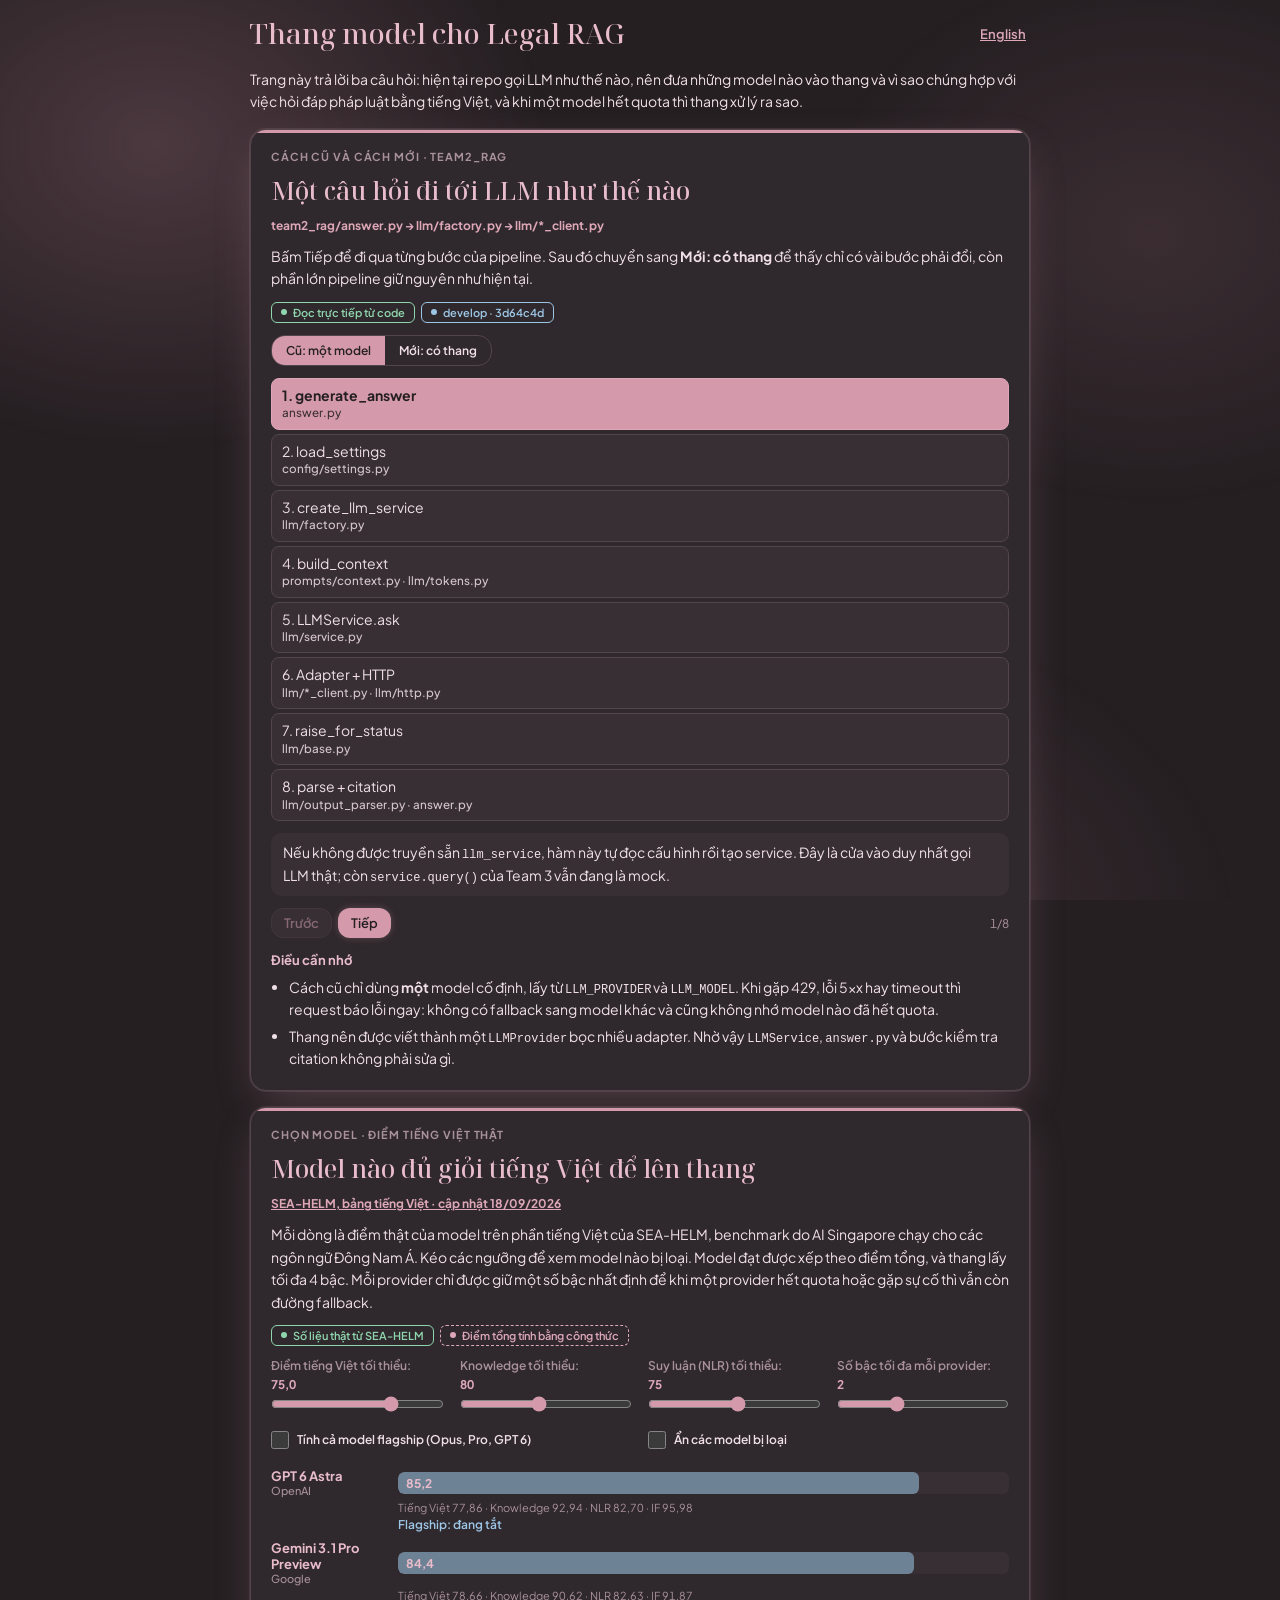
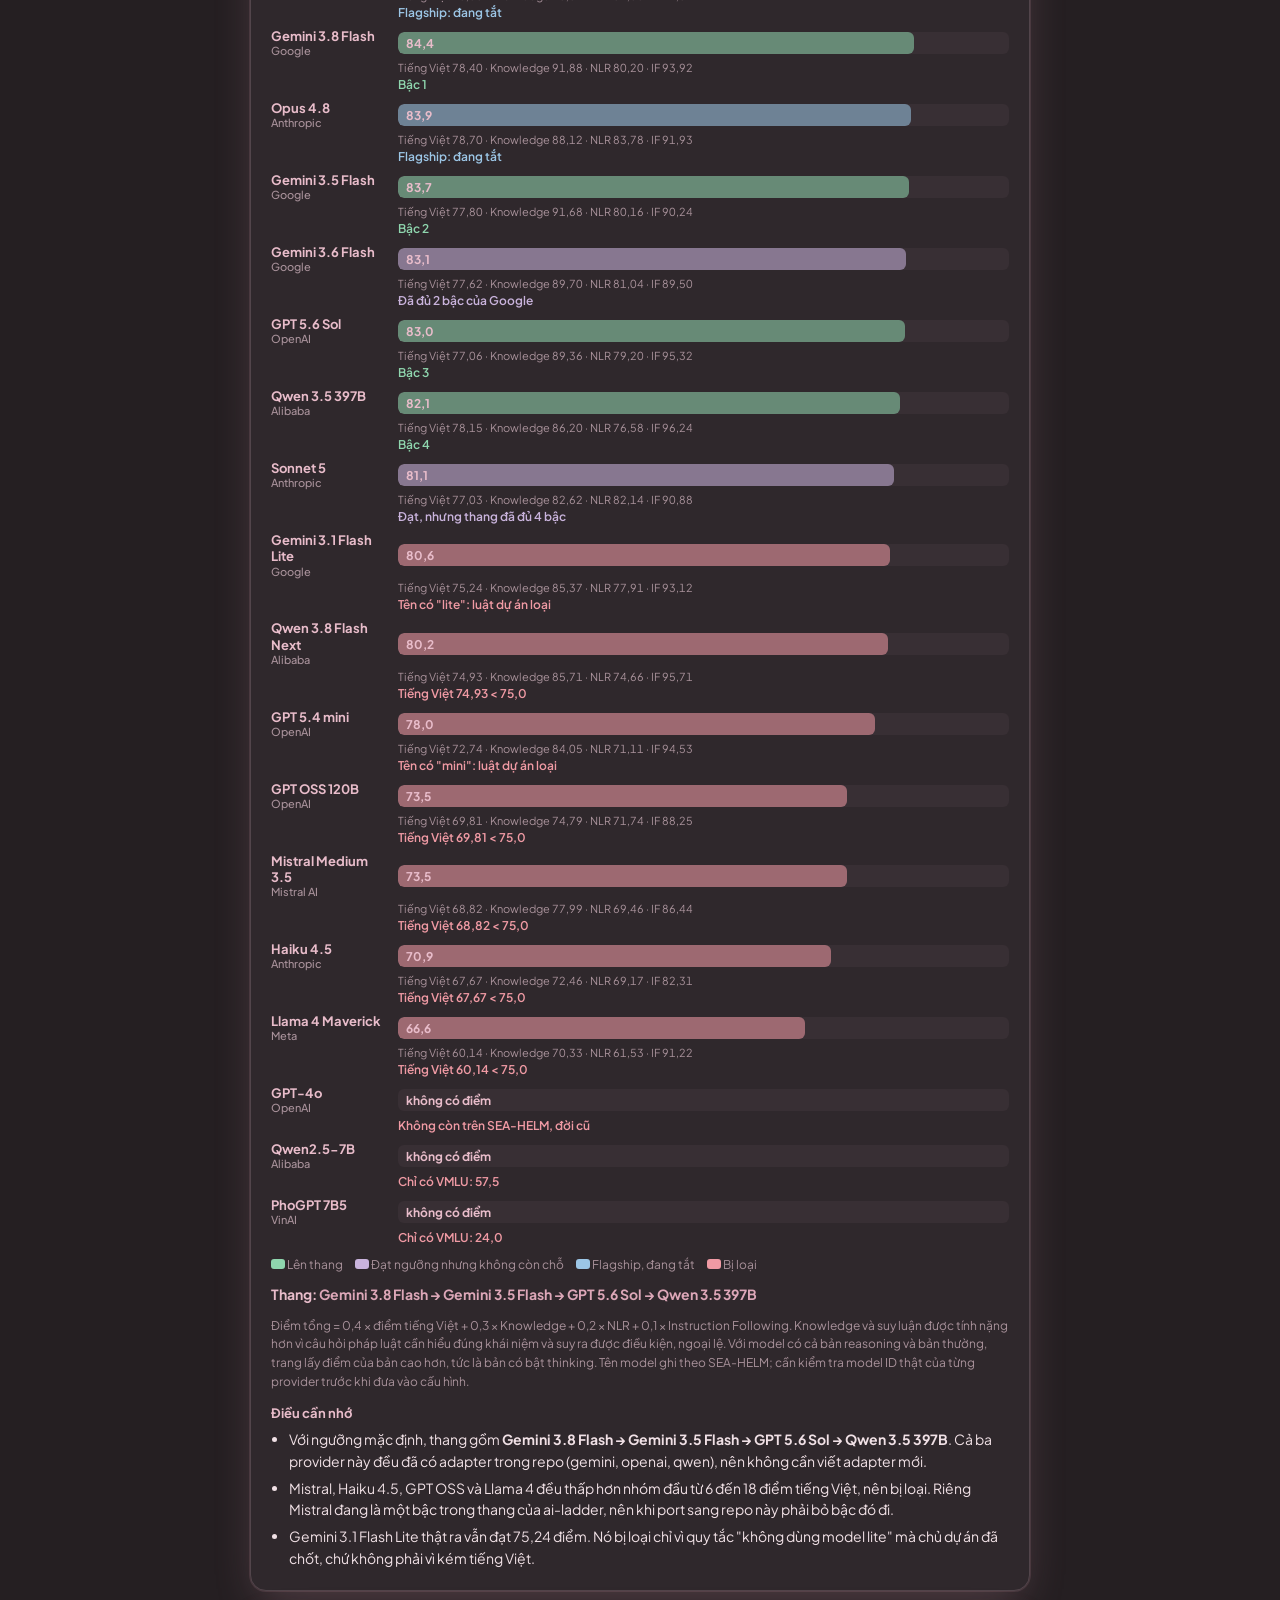
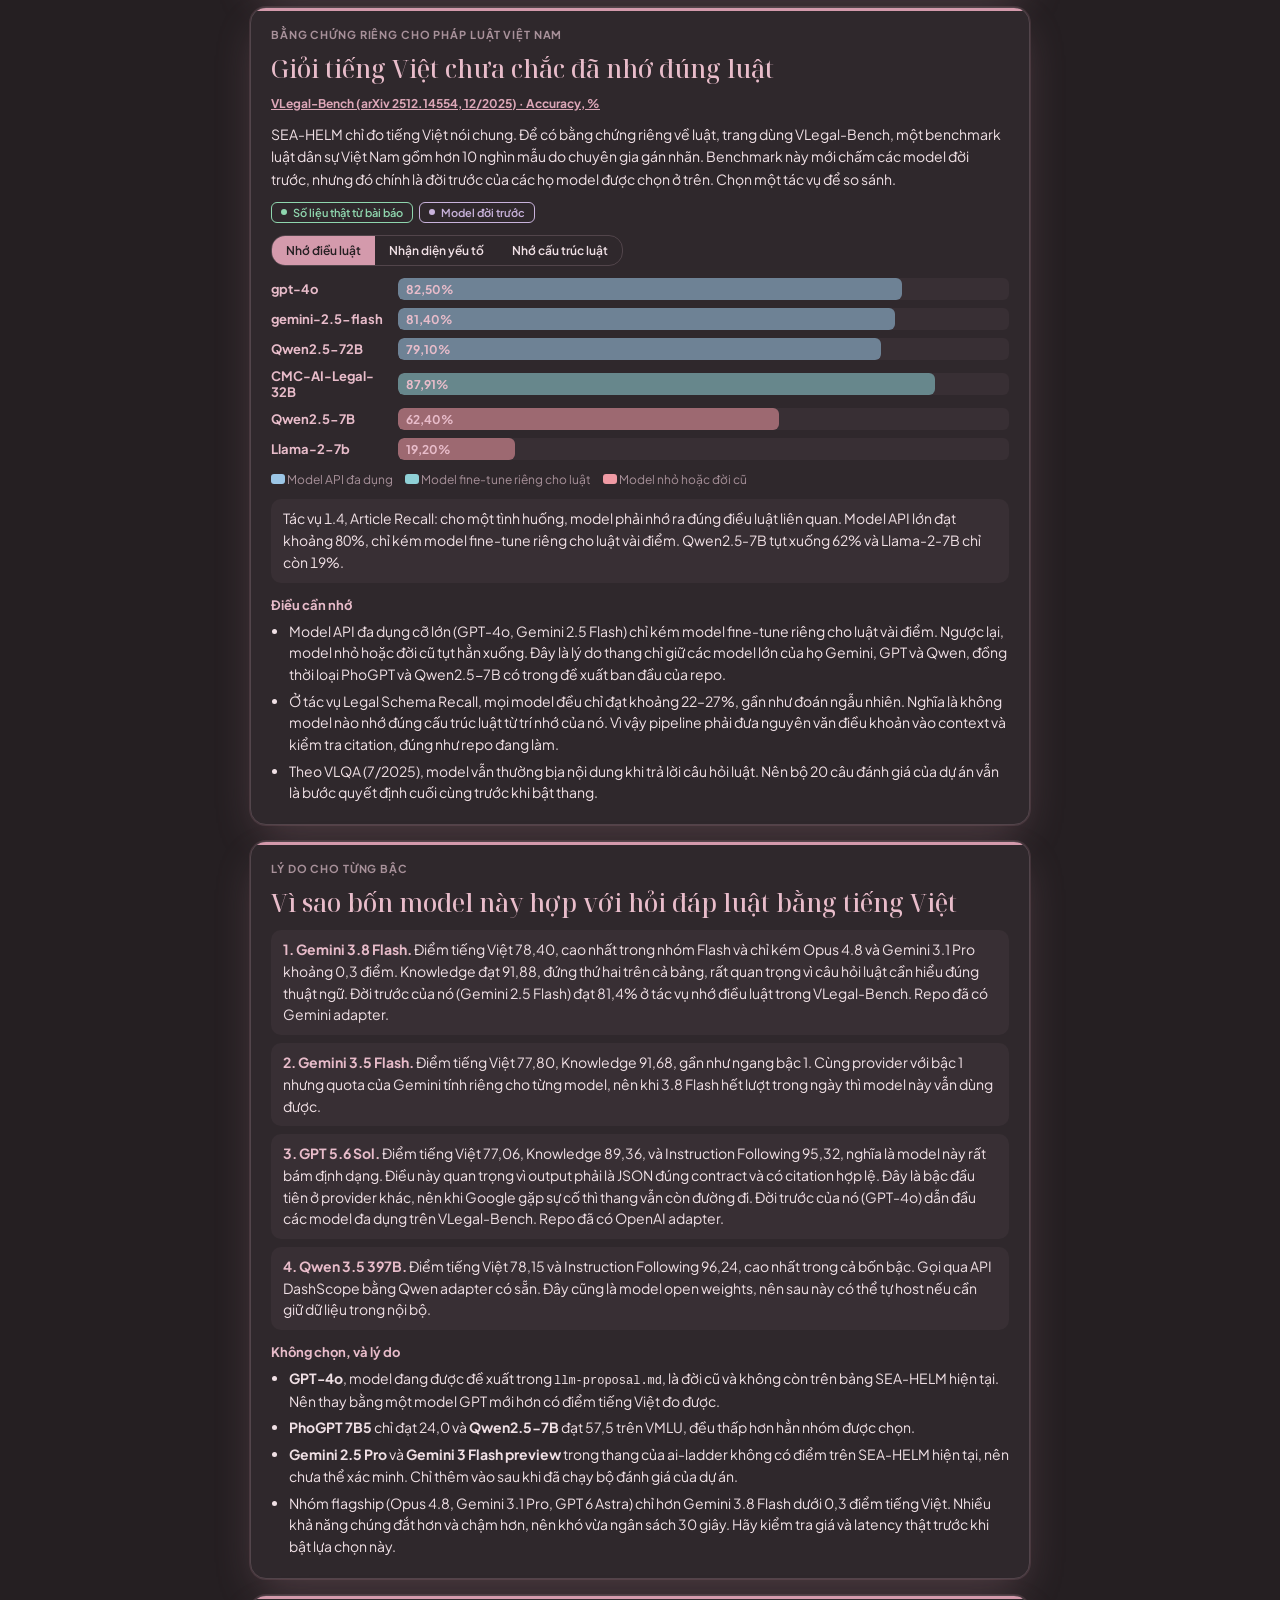
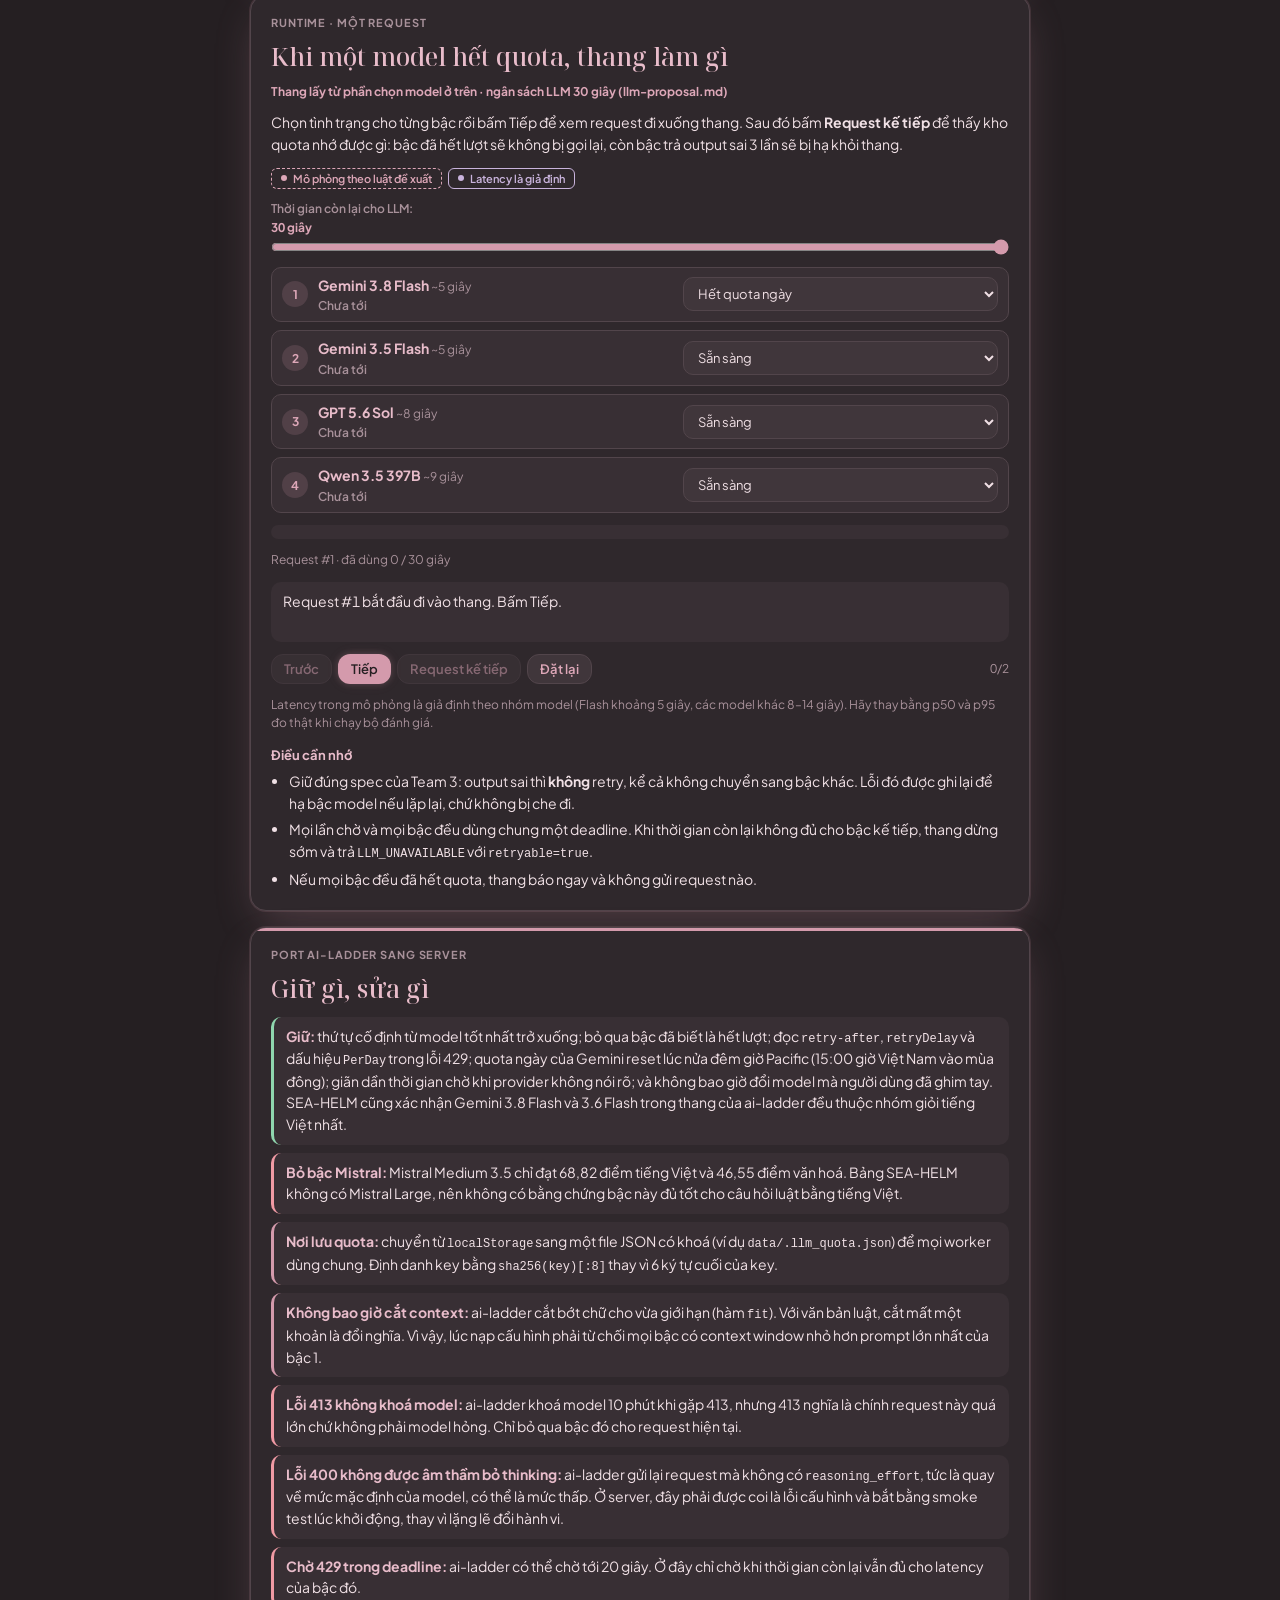
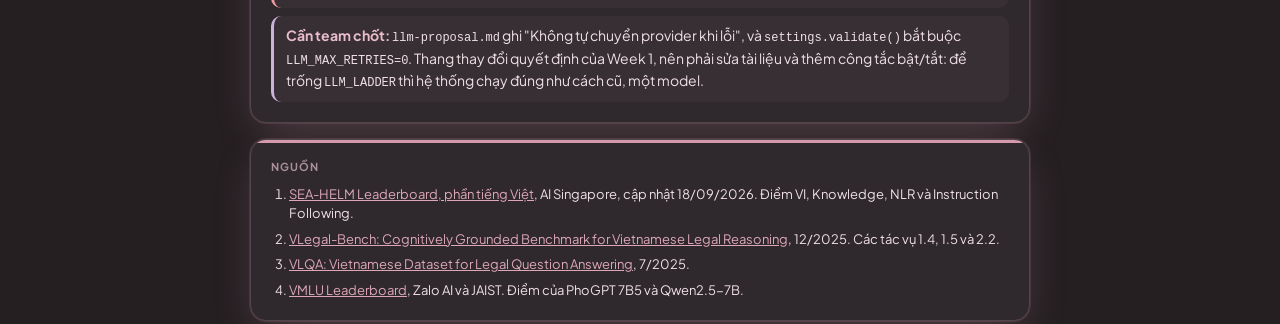
==== commit eaa52b41: "Vietnamese page with real Vietnamese benchmark scores; English moved to en.html" ====
--- a/index.html
+++ b/index.html
@@ -1,20 +1,13 @@
 <!doctype html>
-<html lang="en" data-palette="burgundy" data-theme="dark">
+<html lang="vi" data-palette="burgundy" data-theme="dark">
 <head>
 <meta charset="utf-8">
 <meta name="viewport" content="width=device-width, initial-scale=1">
-<title>RAG Model Ladder</title>
+<title>Thang model RAG</title>
 <link rel="preconnect" href="https://fonts.googleapis.com">
 <link rel="stylesheet" href="https://fonts.googleapis.com/css2?family=Noto+Serif+Display:wght@400;500;600&family=Plus+Jakarta+Sans:wght@400;500;600;700&display=swap">
 <style>
-/* ---------- burgundy tokens (micro-cards-design.css) ---------- */
-[data-palette="burgundy"], [data-palette="burgundy"][data-theme="light"] {
-  --mc-bg: #F8F2F4; --mc-panel: #FDF9FA; --mc-surface: #F2E8EC; --mc-white: #FFFFFF; --mc-border: #E6D6DC;
-  --mc-text: #3B2E33; --mc-strong: #2B1F24; --mc-muted: #7F6A73; --mc-accent: #B57A8C; --mc-deep: #7E3F54;
-  --mc-on: #2B1F24; --mc-grad: linear-gradient(#B57A8C,#B57A8C); --mc-soft: #EEDCE2; --mc-grad-soft: linear-gradient(#EEDCE2,#EEDCE2);
-  --mc-mesh: radial-gradient(40vmax 30vmax at 10% 0%,rgba(181,122,140,0.08),transparent 70%),radial-gradient(36vmax 28vmax at 94% 12%,rgba(181,122,140,0.06),transparent 70%);
-  --mc-shadow: 0 12px 30px -8px rgba(126,63,84,0.18); --mc-glow: none;
-}
+/* ---------- burgundy dark tokens (micro-cards-design.css) ---------- */
 [data-palette="burgundy"][data-theme="dark"] {
   color-scheme: dark;
   --mc-bg: #251F22; --mc-panel: #2F282C; --mc-surface: #382F34; --mc-white: #40363B; --mc-border: #52454B;
@@ -37,38 +30,39 @@
 .mc-card { position: relative; overflow: hidden; display: flex; flex-direction: column; box-sizing: border-box; padding: 20px; border-radius: 16px; background: var(--mc-panel); border: 1px solid var(--mc-border); box-shadow: var(--mc-shadow); }
 .mc-card::before { content: ''; position: absolute; left: 0; right: 0; top: 0; height: 3px; background: var(--mc-grad); pointer-events: none; }
 /* ---------- viz.css (rules used here) ---------- */
-:root { --ok: #2f7a55; --warn: #6d4c8a; --bad: #b23a48; --info: #3d6f96; --series-2: #3d7f88; --mono: ui-monospace, 'Cascadia Code', Consolas, monospace; --display: 'Noto Serif Display', Georgia, serif; }
-[data-theme="dark"] { --ok: #8fd6ae; --warn: #c9b3dc; --bad: #f09aa4; --info: #9cc6e6; --series-2: #8fd0d6; }
+:root { --ok: #8fd6ae; --warn: #c9b3dc; --bad: #f09aa4; --info: #9cc6e6; --series-2: #8fd0d6; --mono: ui-monospace, 'Cascadia Code', Consolas, monospace; --display: 'Noto Serif Display', Georgia, serif; }
 h1, h2, h3, h4, p { margin: 0; }
 .studio-card { display: grid; grid-template-columns: minmax(0, 1fr); gap: 14px; }
 .studio-body { display: grid; grid-template-columns: minmax(0, 1fr); gap: 12px; min-width: 0; }
 .eyebrow { font-size: 11px; font-weight: 700; letter-spacing: .08em; text-transform: uppercase; color: var(--mc-muted); }
 .viz-title { font-family: var(--display); font-size: 25px; font-weight: 500; line-height: 1.25; color: var(--mc-strong); text-wrap: balance; }
 .viz-source { font-size: 12px; font-weight: 700; color: var(--mc-deep); overflow-wrap: anywhere; }
-.viz-why { line-height: 1.55; }
-.viz-takeaways { display: grid; gap: 6px; line-height: 1.5; overflow-wrap: anywhere; }
+.viz-source a { color: inherit; }
+.viz-why { line-height: 1.6; }
+.viz-takeaways { display: grid; gap: 6px; line-height: 1.55; overflow-wrap: anywhere; }
 .viz-takeaways h4 { font-size: 13px; font-weight: 700; color: var(--mc-strong); }
-.viz-takeaways ul, .viz-takeaways ol { margin: 0; padding-left: 18px; display: grid; gap: 4px; }
+.viz-takeaways ul, .viz-takeaways ol { margin: 0; padding-left: 18px; display: grid; gap: 5px; }
 .viz-meta { display: flex; flex-wrap: wrap; gap: 6px; }
 .seal { display: inline-flex; align-items: center; gap: 6px; font-size: 11px; font-weight: 600; padding: 3px 9px; border-radius: 6px; border: 1px solid currentColor; }
 .seal::before { content: ''; width: 6px; height: 6px; border-radius: 50%; background: currentColor; }
 .seal--ok { color: var(--ok); } .seal--warn { color: var(--warn); } .seal--bad { color: var(--bad); } .seal--info { color: var(--info); }
 .seal--calc { color: var(--mc-deep); border-style: dashed; }
 .stage { display: grid; grid-template-columns: minmax(0, 1fr); gap: 12px; min-width: 0; overflow-wrap: anywhere; }
-.note { font-size: 12px; line-height: 1.5; color: var(--mc-muted); }
+.note { font-size: 12px; line-height: 1.55; color: var(--mc-muted); }
 .stat-line { font-weight: 700; color: var(--mc-strong); font-variant-numeric: tabular-nums; line-height: 1.5; }
 .num { font-weight: 700; color: var(--mc-deep); font-variant-numeric: tabular-nums; }
-.stp-caption { min-height: 3em; padding: 9px 12px; border-radius: 10px; background: var(--mc-surface); line-height: 1.5; font-variant-numeric: tabular-nums; }
-.stp-caption code, .lay-item code, .viz-takeaways code, .viz-why code { font-family: var(--mono); font-size: 12px; }
+.stp-caption { min-height: 3em; padding: 9px 12px; border-radius: 10px; background: var(--mc-surface); line-height: 1.55; font-variant-numeric: tabular-nums; }
+code { font-family: var(--mono); font-size: 12px; }
 .stp-controls { display: flex; flex-wrap: wrap; align-items: center; gap: 6px; }
 .stp-controls .mc-btn { padding: 6px 12px; }
 .stp-count { margin-left: auto; font-size: 12px; color: var(--mc-muted); font-variant-numeric: tabular-nums; }
 input[type=range] { width: 100%; margin: 0; accent-color: var(--mc-accent); }
+input[type=checkbox] { width: 18px; height: 18px; margin: 0; accent-color: var(--mc-accent); flex: none; }
 .ctl-row { display: flex; flex-wrap: wrap; gap: 10px 16px; }
 .ctl { flex: 1 1 170px; min-width: 0; display: grid; gap: 4px; font-size: 12px; font-weight: 600; color: var(--mc-muted); }
-.legend { display: flex; flex-wrap: wrap; align-items: center; gap: 4px 8px; font-size: 12px; color: var(--mc-muted); }
-.key { width: 14px; height: 10px; border-radius: 3px; display: inline-block; margin-left: 6px; }
-.key:first-child { margin-left: 0; }
+.ctl--check { display: flex; align-items: center; gap: 8px; flex: 1 1 220px; min-height: 32px; color: var(--mc-text); }
+.legend { display: flex; flex-wrap: wrap; align-items: center; gap: 4px 12px; font-size: 12px; color: var(--mc-muted); }
+.key { width: 14px; height: 10px; border-radius: 3px; display: inline-block; }
 .tone-good { --tone: var(--ok); } .tone-bad { --tone: var(--bad); } .tone-warn { --tone: var(--warn); }
 .tone-info { --tone: var(--info); } .tone-accent { --tone: var(--mc-accent); } .tone-alt { --tone: var(--series-2); }
 .lay-list { list-style: none; margin: 0; padding: 0; display: grid; gap: 4px; }
@@ -82,15 +76,19 @@
 .wrap { display: grid; gap: 16px; max-width: 780px; margin-inline: auto; }
 .top { display: flex; flex-wrap: wrap; align-items: center; justify-content: space-between; gap: 8px; }
 .top h1 { font-family: var(--display); font-size: 28px; font-weight: 500; color: var(--mc-strong); line-height: 1.2; }
-.seg { display: inline-flex; border: 1px solid var(--mc-border); border-radius: 999px; overflow: hidden; }
+.top a { font-size: 13px; font-weight: 600; color: var(--mc-deep); padding: 10px 4px; }
+.lead { line-height: 1.6; color: var(--mc-text); }
+.seg { display: inline-flex; flex-wrap: wrap; border: 1px solid var(--mc-border); border-radius: 14px; overflow: hidden; justify-self: start; }
 .seg button { font: inherit; font-size: 12px; font-weight: 600; padding: 7px 14px; border: 0; background: transparent; color: var(--mc-text); cursor: pointer; }
 .seg button[aria-pressed="true"] { background: var(--mc-accent); color: var(--mc-on); }
-.rank { display: grid; gap: 6px; }
-.rank-row { display: grid; grid-template-columns: minmax(84px, 7.5em) minmax(0, 1fr); gap: 4px 10px; align-items: center; font-size: 13px; }
-.rank-name { font-weight: 700; color: var(--mc-strong); }
+.rank { display: grid; gap: 8px; }
+.rank-row { display: grid; grid-template-columns: minmax(96px, 9em) minmax(0, 1fr); gap: 3px 10px; align-items: center; font-size: 13px; }
+.rank-name { font-weight: 700; color: var(--mc-strong); line-height: 1.25; }
+.rank-name small { display: block; font-weight: 500; font-size: 11px; color: var(--mc-muted); }
 .rank-bar { position: relative; height: 22px; border-radius: 6px; background: var(--mc-surface); overflow: hidden; }
 .rank-fill { position: absolute; inset: 0 auto 0 0; border-radius: 6px; background: color-mix(in srgb, var(--tone) 55%, transparent); transition: width .25s; }
 .rank-txt { position: absolute; left: 8px; top: 50%; transform: translateY(-50%); font-size: 12px; font-weight: 700; color: var(--mc-strong); white-space: nowrap; }
+.rank-meta { grid-column: 2; font-size: 11px; color: var(--mc-muted); font-variant-numeric: tabular-nums; }
 .rank-why { grid-column: 2; font-size: 12px; font-weight: 600; color: var(--tone); }
 .rung { display: grid; grid-template-columns: 28px minmax(0, 1fr) minmax(120px, 44%); gap: 8px; align-items: center; padding: 8px 10px; border-radius: 10px; border: 1px solid var(--mc-border); background: var(--mc-surface); }
 .rung.is-active { border-color: var(--mc-deep); box-shadow: 0 0 0 1px var(--mc-deep); }
@@ -100,15 +98,21 @@
 .rung-strike { font-size: 11px; font-weight: 600; color: var(--bad); }
 .timebar { position: relative; height: 14px; border-radius: 7px; background: var(--mc-surface); overflow: hidden; }
 .timefill { position: absolute; inset: 0 auto 0 0; background: var(--mc-accent); transition: width .25s; }
-.timefill.over { background: var(--bad); }
 .outcome { padding: 9px 12px; border-radius: 10px; border: 1px solid var(--tone); color: var(--tone); background: color-mix(in srgb, var(--tone) 14%, var(--mc-surface)); font-weight: 700; line-height: 1.45; }
 .fixes { display: grid; gap: 8px; }
-.fix { padding: 9px 12px; border-radius: 10px; background: var(--mc-surface); line-height: 1.5; border-left: 3px solid var(--tone, var(--mc-accent)); }
+.fix { padding: 9px 12px; border-radius: 10px; background: var(--mc-surface); line-height: 1.55; border-left: 3px solid var(--tone, var(--mc-accent)); }
 .fix b { color: var(--mc-strong); }
+.why-list { display: grid; gap: 8px; }
+.why-item { padding: 9px 12px; border-radius: 10px; background: var(--mc-surface); line-height: 1.55; }
+.why-item b { color: var(--mc-strong); }
+.src { margin: 0; padding-left: 18px; display: grid; gap: 6px; line-height: 1.5; font-size: 13px; }
+.src a { color: var(--mc-deep); }
 @media (max-width: 560px) {
   .rung { grid-template-columns: 28px minmax(0, 1fr); }
   .rung select { grid-column: 1 / -1; }
   .mc-field { font-size: 16px; }
+  .rank-row { grid-template-columns: minmax(0, 1fr); }
+  .rank-meta, .rank-why { grid-column: 1; }
 }
 @media (pointer: coarse) { .mc-btn, .seg button, .mc-field { min-height: 44px; } input[type=range] { height: 32px; } }
 @media (prefers-reduced-motion: reduce) { .rank-fill, .timefill, .lay-item { transition: none; } }
@@ -117,109 +121,173 @@
 <body class="mc-page">
 <main class="wrap">
   <div class="top">
-    <h1>Model ladder for Legal RAG</h1>
+    <h1>Thang model cho Legal RAG</h1>
+    <a href="en.html" lang="en">English</a>
   </div>
-
-  <!-- 1. Current call path vs proposal -->
-  <section class="mc-card studio-card">
-    <div class="studio-body">
-      <p class="eyebrow">Old way vs new way · team2_rag</p>
-      <h2 class="viz-title">How a question reaches the LLM</h2>
+  <p class="lead">Trang này trả lời ba câu hỏi: hiện tại repo gọi LLM như thế nào, nên đưa những model nào vào thang và vì sao chúng hợp với việc hỏi đáp pháp luật bằng tiếng Việt, và khi một model hết quota thì thang xử lý ra sao.</p>
+
+  <!-- 1. Luồng gọi: cũ và mới -->
+  <section class="mc-card studio-card">
+    <div class="studio-body">
+      <p class="eyebrow">Cách cũ và cách mới · team2_rag</p>
+      <h2 class="viz-title">Một câu hỏi đi tới LLM như thế nào</h2>
       <p class="viz-source">team2_rag/answer.py → llm/factory.py → llm/*_client.py</p>
-      <p class="viz-why">Press Next to walk each step. Switch to <b>New: with ladder</b> to see that only a few steps change; the rest of the pipeline stays as it is.</p>
-      <div class="viz-meta"><span class="seal seal--ok">Read from code</span><span class="seal seal--info">develop · 3d64c4d</span></div>
+      <p class="viz-why">Bấm Tiếp để đi qua từng bước của pipeline. Sau đó chuyển sang <b>Mới: có thang</b> để thấy chỉ có vài bước phải đổi, còn phần lớn pipeline giữ nguyên như hiện tại.</p>
+      <div class="viz-meta"><span class="seal seal--ok">Đọc trực tiếp từ code</span><span class="seal seal--info">develop · 3d64c4d</span></div>
       <div class="stage">
-        <div class="seg" role="group" aria-label="Mode">
-          <button type="button" id="mode-now" aria-pressed="true">Old: one model</button>
-          <button type="button" id="mode-new" aria-pressed="false">New: with ladder</button>
+        <div class="seg" role="group" aria-label="Chế độ">
+          <button type="button" id="mode-now" aria-pressed="true">Cũ: một model</button>
+          <button type="button" id="mode-new" aria-pressed="false">Mới: có thang</button>
         </div>
         <ol class="lay-list" id="flow"></ol>
         <p class="stp-caption" id="flow-cap"></p>
         <div class="stp-controls">
-          <button class="mc-btn" id="flow-back" type="button">Back</button>
-          <button class="mc-btn mc-btn--primary" id="flow-next" type="button">Next</button>
+          <button class="mc-btn" id="flow-back" type="button">Trước</button>
+          <button class="mc-btn mc-btn--primary" id="flow-next" type="button">Tiếp</button>
           <span class="stp-count" id="flow-count"></span>
         </div>
       </div>
-      <div class="viz-takeaways"><h4>Key points</h4><ul>
-        <li>The old way has <b>one</b> fixed model from <code>LLM_PROVIDER</code>/<code>LLM_MODEL</code>. A 429, 5xx or timeout becomes an error at once: no switching, no quota memory.</li>
-        <li>The ladder should be one <code>LLMProvider</code> wrapping several providers, so <code>LLMService</code>, <code>answer.py</code> and the citation check need no change.</li>
+      <div class="viz-takeaways"><h4>Điều cần nhớ</h4><ul>
+        <li>Cách cũ chỉ dùng <b>một</b> model cố định, lấy từ <code>LLM_PROVIDER</code> và <code>LLM_MODEL</code>. Khi gặp 429, lỗi 5xx hay timeout thì request báo lỗi ngay: không có fallback sang model khác và cũng không nhớ model nào đã hết quota.</li>
+        <li>Thang nên được viết thành một <code>LLMProvider</code> bọc nhiều adapter. Nhờ vậy <code>LLMService</code>, <code>answer.py</code> và bước kiểm tra citation không phải sửa gì.</li>
       </ul></div>
     </div>
   </section>
 
-  <!-- 2. Model gate -->
-  <section class="mc-card studio-card">
-    <div class="studio-body">
-      <p class="eyebrow">Drop weak models · offline</p>
-      <h2 class="viz-title">Which models make the ladder</h2>
-      <p class="viz-source">docs/team2_rag/llm-proposal.md · 20-question eval set</p>
-      <p class="viz-why">Drag the thresholds. A model that fails any one is dropped; the rest are ranked by total score. The ladder takes the top 4.</p>
-      <div class="viz-meta"><span class="seal seal--warn">Illustrative numbers</span><span class="seal seal--calc">Score from formula</span></div>
+  <!-- 2. Cổng lọc theo tiếng Việt -->
+  <section class="mc-card studio-card">
+    <div class="studio-body">
+      <p class="eyebrow">Chọn model · điểm tiếng Việt thật</p>
+      <h2 class="viz-title">Model nào đủ giỏi tiếng Việt để lên thang</h2>
+      <p class="viz-source"><a href="https://leaderboard.sea-lion.ai/detailed/VI" target="_blank" rel="noopener">SEA-HELM, bảng tiếng Việt · cập nhật 18/09/2026</a></p>
+      <p class="viz-why">Mỗi dòng là điểm thật của model trên phần tiếng Việt của SEA-HELM, benchmark do AI Singapore chạy cho các ngôn ngữ Đông Nam Á. Kéo các ngưỡng để xem model nào bị loại. Model đạt được xếp theo điểm tổng, và thang lấy tối đa 4 bậc. Mỗi provider chỉ được giữ một số bậc nhất định để khi một provider hết quota hoặc gặp sự cố thì vẫn còn đường fallback.</p>
+      <div class="viz-meta"><span class="seal seal--ok">Số liệu thật từ SEA-HELM</span><span class="seal seal--calc">Điểm tổng tính bằng công thức</span></div>
       <div class="stage">
         <div class="ctl-row">
-          <label class="ctl">Grounding at least: <span class="num" id="g-out"></span><input type="range" id="g-min" min="60" max="95" value="75"></label>
-          <label class="ctl">Valid citations ≥ <span class="num" id="c-out"></span><input type="range" id="c-min" min="75" max="100" value="90"></label>
-          <label class="ctl">Valid JSON ≥ <span class="num" id="j-out"></span><input type="range" id="j-min" min="85" max="100" value="97"></label>
-          <label class="ctl">p95 latency ≤ <span class="num" id="p-out"></span><input type="range" id="p-max" min="4" max="30" value="20"></label>
+          <label class="ctl">Điểm tiếng Việt tối thiểu: <span class="num" id="v-out"></span><input type="range" id="v-min" min="65" max="79" step="0.5" value="75"></label>
+          <label class="ctl">Knowledge tối thiểu: <span class="num" id="k-out"></span><input type="range" id="k-min" min="70" max="92" step="1" value="80"></label>
+          <label class="ctl">Suy luận (NLR) tối thiểu: <span class="num" id="n-out"></span><input type="range" id="n-min" min="65" max="84" step="1" value="75"></label>
+          <label class="ctl">Số bậc tối đa mỗi provider: <span class="num" id="c-out"></span><input type="range" id="cap" min="1" max="4" step="1" value="2"></label>
+        </div>
+        <div class="ctl-row">
+          <label class="ctl ctl--check"><input type="checkbox" id="flag"> Tính cả model flagship (Opus, Pro, GPT 6)</label>
+          <label class="ctl ctl--check"><input type="checkbox" id="hide"> Ẩn các model bị loại</label>
         </div>
         <div class="rank" id="rank"></div>
-        <div class="legend"><span><span class="key" style="background:var(--ok)"></span> On the ladder</span><span><span class="key" style="background:var(--warn)"></span> Passes, below top 4</span><span><span class="key" style="background:var(--bad)"></span> Dropped</span></div>
-        <p class="stat-line">Ladder: <span class="num" id="ladder-line"></span></p>
-        <p class="note">Total = 0.6 × grounding + 0.3 × valid citations + 0.1 × valid JSON. Models A–F are placeholders; replace them with real results on the 20-question set.</p>
+        <div class="legend"><span><span class="key" style="background:var(--ok)"></span> Lên thang</span><span><span class="key" style="background:var(--warn)"></span> Đạt ngưỡng nhưng không còn chỗ</span><span><span class="key" style="background:var(--info)"></span> Flagship, đang tắt</span><span><span class="key" style="background:var(--bad)"></span> Bị loại</span></div>
+        <p class="stat-line">Thang: <span class="num" id="ladder-line"></span></p>
+        <p class="note">Điểm tổng = 0,4 × điểm tiếng Việt + 0,3 × Knowledge + 0,2 × NLR + 0,1 × Instruction Following. Knowledge và suy luận được tính nặng hơn vì câu hỏi pháp luật cần hiểu đúng khái niệm và suy ra được điều kiện, ngoại lệ. Với model có cả bản reasoning và bản thường, trang lấy điểm của bản cao hơn, tức là bản có bật thinking. Tên model ghi theo SEA-HELM; cần kiểm tra model ID thật của từng provider trước khi đưa vào cấu hình.</p>
       </div>
-      <div class="viz-takeaways"><h4>Key points</h4><ul>
-        <li>Rank by <b>the project's own legal eval</b>, not a general leaderboard: a model that is strong in general can still invent articles or cite the wrong chunk.</li>
-        <li>Hard rules run before any numbers: names with <code>lite</code>/<code>mini</code>/<code>nano</code> are dropped, and so is any model whose p95 exceeds the 30 s budget, since it would never answer in time.</li>
+      <div class="viz-takeaways"><h4>Điều cần nhớ</h4><ul>
+        <li>Với ngưỡng mặc định, thang gồm <b>Gemini 3.8 Flash → Gemini 3.5 Flash → GPT 5.6 Sol → Qwen 3.5 397B</b>. Cả ba provider này đều đã có adapter trong repo (gemini, openai, qwen), nên không cần viết adapter mới.</li>
+        <li>Mistral, Haiku 4.5, GPT OSS và Llama 4 đều thấp hơn nhóm đầu từ 6 đến 18 điểm tiếng Việt, nên bị loại. Riêng Mistral đang là một bậc trong thang của ai-ladder, nên khi port sang repo này phải bỏ bậc đó đi.</li>
+        <li>Gemini 3.1 Flash Lite thật ra vẫn đạt 75,24 điểm. Nó bị loại chỉ vì quy tắc "không dùng model lite" mà chủ dự án đã chốt, chứ không phải vì kém tiếng Việt.</li>
       </ul></div>
     </div>
   </section>
 
-  <!-- 3. Ladder simulation -->
-  <section class="mc-card studio-card">
-    <div class="studio-body">
-      <p class="eyebrow">Runtime · one request</p>
-      <h2 class="viz-title">What the ladder does when a model runs out</h2>
-      <p class="viz-source">Ladder from the section above · 30 s LLM budget (llm-proposal.md)</p>
-      <p class="viz-why">Set each rung's state and press Next to watch the request move down. Press <b>Next request</b> to see what the quota store remembers: a rung that ran out is not called again, and a rung with 3 bad outputs is demoted.</p>
-      <div class="viz-meta"><span class="seal seal--calc">Simulated with the proposed rules</span></div>
+  <!-- 3. Bằng chứng riêng cho pháp luật -->
+  <section class="mc-card studio-card">
+    <div class="studio-body">
+      <p class="eyebrow">Bằng chứng riêng cho pháp luật Việt Nam</p>
+      <h2 class="viz-title">Giỏi tiếng Việt chưa chắc đã nhớ đúng luật</h2>
+      <p class="viz-source"><a href="https://arxiv.org/abs/2512.14554" target="_blank" rel="noopener">VLegal-Bench (arXiv 2512.14554, 12/2025) · Accuracy, %</a></p>
+      <p class="viz-why">SEA-HELM chỉ đo tiếng Việt nói chung. Để có bằng chứng riêng về luật, trang dùng VLegal-Bench, một benchmark luật dân sự Việt Nam gồm hơn 10 nghìn mẫu do chuyên gia gán nhãn. Benchmark này mới chấm các model đời trước, nhưng đó chính là đời trước của các họ model được chọn ở trên. Chọn một tác vụ để so sánh.</p>
+      <div class="viz-meta"><span class="seal seal--ok">Số liệu thật từ bài báo</span><span class="seal seal--warn">Model đời trước</span></div>
       <div class="stage">
-        <label class="ctl">Time left for the LLM: <span class="num" id="b-out"></span><input type="range" id="budget" min="8" max="30" value="30"></label>
+        <div class="seg" role="group" aria-label="Tác vụ" id="task-seg"></div>
+        <div class="rank" id="legal"></div>
+        <div class="legend"><span><span class="key" style="background:var(--info)"></span> Model API đa dụng</span><span><span class="key" style="background:var(--series-2)"></span> Model fine-tune riêng cho luật</span><span><span class="key" style="background:var(--bad)"></span> Model nhỏ hoặc đời cũ</span></div>
+        <p class="stp-caption" id="task-cap"></p>
+      </div>
+      <div class="viz-takeaways"><h4>Điều cần nhớ</h4><ul>
+        <li>Model API đa dụng cỡ lớn (GPT-4o, Gemini 2.5 Flash) chỉ kém model fine-tune riêng cho luật vài điểm. Ngược lại, model nhỏ hoặc đời cũ tụt hẳn xuống. Đây là lý do thang chỉ giữ các model lớn của họ Gemini, GPT và Qwen, đồng thời loại PhoGPT và Qwen2.5-7B có trong đề xuất ban đầu của repo.</li>
+        <li>Ở tác vụ Legal Schema Recall, mọi model đều chỉ đạt khoảng 22–27%, gần như đoán ngẫu nhiên. Nghĩa là không model nào nhớ đúng cấu trúc luật từ trí nhớ của nó. Vì vậy pipeline phải đưa nguyên văn điều khoản vào context và kiểm tra citation, đúng như repo đang làm.</li>
+        <li>Theo VLQA (7/2025), model vẫn thường bịa nội dung khi trả lời câu hỏi luật. Nên bộ 20 câu đánh giá của dự án vẫn là bước quyết định cuối cùng trước khi bật thang.</li>
+      </ul></div>
+    </div>
+  </section>
+
+  <!-- 4. Vì sao chọn từng model -->
+  <section class="mc-card studio-card">
+    <div class="studio-body">
+      <p class="eyebrow">Lý do cho từng bậc</p>
+      <h2 class="viz-title">Vì sao bốn model này hợp với hỏi đáp luật bằng tiếng Việt</h2>
+      <div class="why-list">
+        <div class="why-item"><b>1. Gemini 3.8 Flash.</b> Điểm tiếng Việt 78,40, cao nhất trong nhóm Flash và chỉ kém Opus 4.8 và Gemini 3.1 Pro khoảng 0,3 điểm. Knowledge đạt 91,88, đứng thứ hai trên cả bảng, rất quan trọng vì câu hỏi luật cần hiểu đúng thuật ngữ. Đời trước của nó (Gemini 2.5 Flash) đạt 81,4% ở tác vụ nhớ điều luật trong VLegal-Bench. Repo đã có Gemini adapter.</div>
+        <div class="why-item"><b>2. Gemini 3.5 Flash.</b> Điểm tiếng Việt 77,80, Knowledge 91,68, gần như ngang bậc 1. Cùng provider với bậc 1 nhưng quota của Gemini tính riêng cho từng model, nên khi 3.8 Flash hết lượt trong ngày thì model này vẫn dùng được.</div>
+        <div class="why-item"><b>3. GPT 5.6 Sol.</b> Điểm tiếng Việt 77,06, Knowledge 89,36, và Instruction Following 95,32, nghĩa là model này rất bám định dạng. Điều này quan trọng vì output phải là JSON đúng contract và có citation hợp lệ. Đây là bậc đầu tiên ở provider khác, nên khi Google gặp sự cố thì thang vẫn còn đường đi. Đời trước của nó (GPT-4o) dẫn đầu các model đa dụng trên VLegal-Bench. Repo đã có OpenAI adapter.</div>
+        <div class="why-item"><b>4. Qwen 3.5 397B.</b> Điểm tiếng Việt 78,15 và Instruction Following 96,24, cao nhất trong cả bốn bậc. Gọi qua API DashScope bằng Qwen adapter có sẵn. Đây cũng là model open weights, nên sau này có thể tự host nếu cần giữ dữ liệu trong nội bộ.</div>
+      </div>
+      <div class="viz-takeaways"><h4>Không chọn, và lý do</h4><ul>
+        <li><b>GPT-4o</b>, model đang được đề xuất trong <code>llm-proposal.md</code>, là đời cũ và không còn trên bảng SEA-HELM hiện tại. Nên thay bằng một model GPT mới hơn có điểm tiếng Việt đo được.</li>
+        <li><b>PhoGPT 7B5</b> chỉ đạt 24,0 và <b>Qwen2.5-7B</b> đạt 57,5 trên VMLU, đều thấp hơn hẳn nhóm được chọn.</li>
+        <li><b>Gemini 2.5 Pro</b> và <b>Gemini 3 Flash preview</b> trong thang của ai-ladder không có điểm trên SEA-HELM hiện tại, nên chưa thể xác minh. Chỉ thêm vào sau khi đã chạy bộ đánh giá của dự án.</li>
+        <li>Nhóm flagship (Opus 4.8, Gemini 3.1 Pro, GPT 6 Astra) chỉ hơn Gemini 3.8 Flash dưới 0,3 điểm tiếng Việt. Nhiều khả năng chúng đắt hơn và chậm hơn, nên khó vừa ngân sách 30 giây. Hãy kiểm tra giá và latency thật trước khi bật lựa chọn này.</li>
+      </ul></div>
+    </div>
+  </section>
+
+  <!-- 5. Mô phỏng thang -->
+  <section class="mc-card studio-card">
+    <div class="studio-body">
+      <p class="eyebrow">Runtime · một request</p>
+      <h2 class="viz-title">Khi một model hết quota, thang làm gì</h2>
+      <p class="viz-source">Thang lấy từ phần chọn model ở trên · ngân sách LLM 30 giây (llm-proposal.md)</p>
+      <p class="viz-why">Chọn tình trạng cho từng bậc rồi bấm Tiếp để xem request đi xuống thang. Sau đó bấm <b>Request kế tiếp</b> để thấy kho quota nhớ được gì: bậc đã hết lượt sẽ không bị gọi lại, còn bậc trả output sai 3 lần sẽ bị hạ khỏi thang.</p>
+      <div class="viz-meta"><span class="seal seal--calc">Mô phỏng theo luật đề xuất</span><span class="seal seal--warn">Latency là giả định</span></div>
+      <div class="stage">
+        <label class="ctl">Thời gian còn lại cho LLM: <span class="num" id="b-out"></span><input type="range" id="budget" min="8" max="30" value="30"></label>
         <div class="rank" id="rungs"></div>
         <div class="timebar" aria-hidden="true"><div class="timefill" id="timefill"></div></div>
         <p class="note" id="time-line"></p>
         <p class="stp-caption" id="sim-cap"></p>
         <div class="stp-controls">
-          <button class="mc-btn" id="sim-back" type="button">Back</button>
-          <button class="mc-btn mc-btn--primary" id="sim-next" type="button">Next</button>
-          <button class="mc-btn" id="sim-again" type="button">Next request</button>
-          <button class="mc-btn" id="sim-reset" type="button">Reset</button>
+          <button class="mc-btn" id="sim-back" type="button">Trước</button>
+          <button class="mc-btn mc-btn--primary" id="sim-next" type="button">Tiếp</button>
+          <button class="mc-btn" id="sim-again" type="button">Request kế tiếp</button>
+          <button class="mc-btn" id="sim-reset" type="button">Đặt lại</button>
           <span class="stp-count" id="sim-count"></span>
         </div>
         <div class="outcome" id="outcome" hidden></div>
+        <p class="note">Latency trong mô phỏng là giả định theo nhóm model (Flash khoảng 5 giây, các model khác 8–14 giây). Hãy thay bằng p50 và p95 đo thật khi chạy bộ đánh giá.</p>
       </div>
-      <div class="viz-takeaways"><h4>Key points</h4><ul>
-        <li>Keep Team 3's spec: a bad output is <b>not</b> retried, not even on another rung. It is counted so the model can be demoted, not hidden.</li>
-        <li>Every wait and every rung draws on the same deadline. When there is no longer time, stop early with <code>LLM_UNAVAILABLE</code>, <code>retryable=true</code>.</li>
-        <li>When every rung is out, say so at once and send no request.</li>
+      <div class="viz-takeaways"><h4>Điều cần nhớ</h4><ul>
+        <li>Giữ đúng spec của Team 3: output sai thì <b>không</b> retry, kể cả không chuyển sang bậc khác. Lỗi đó được ghi lại để hạ bậc model nếu lặp lại, chứ không bị che đi.</li>
+        <li>Mọi lần chờ và mọi bậc đều dùng chung một deadline. Khi thời gian còn lại không đủ cho bậc kế tiếp, thang dừng sớm và trả <code>LLM_UNAVAILABLE</code> với <code>retryable=true</code>.</li>
+        <li>Nếu mọi bậc đều đã hết quota, thang báo ngay và không gửi request nào.</li>
       </ul></div>
     </div>
   </section>
 
-  <!-- 4. Porting ai-ladder -->
-  <section class="mc-card studio-card">
-    <div class="studio-body">
-      <p class="eyebrow">Porting ai-ladder to the server</p>
-      <h2 class="viz-title">What to keep, what to change</h2>
+  <!-- 6. Port ai-ladder -->
+  <section class="mc-card studio-card">
+    <div class="studio-body">
+      <p class="eyebrow">Port ai-ladder sang server</p>
+      <h2 class="viz-title">Giữ gì, sửa gì</h2>
       <div class="fixes">
-        <div class="fix tone-good"><b>Keep:</b> fixed order from best down, skip rungs known to be out, read <code>retry-after</code>/<code>retryDelay</code>/<code>PerDay</code>, Gemini's daily quota ends at midnight Pacific (15:00 Vietnam time in winter), back off further when the provider gives no time, and never swap a model pinned by hand.</div>
-        <div class="fix tone-accent"><b>Where quota lives:</b> <code>localStorage</code> → a locked JSON file (e.g. <code>data/.llm_quota.json</code>) shared by all workers. Key it by <code>sha256(key)[:8]</code> instead of the key's last 6 characters.</div>
-        <div class="fix tone-accent"><b>Never cut the context:</b> ai-ladder trims text to fit (<code>fit</code>). In law, cutting a clause changes its meaning. When the config loads, reject any rung whose context window is smaller than rung 1's largest prompt.</div>
-        <div class="fix tone-bad"><b>413 does not lock the model:</b> ai-ladder locks a model for 10 minutes on 413, but 413 means this request is too large, not that the model is down. Skip the rung for this request only.</div>
-        <div class="fix tone-bad"><b>A 400 must not silently drop thinking:</b> ai-ladder resends without <code>reasoning_effort</code>, falling back to the model default, which may be low. On the server this is a config error: catch it in a startup smoke test instead of changing behaviour quietly.</div>
-        <div class="fix tone-bad"><b>Wait on 429 inside the deadline:</b> ai-ladder waits up to 20 s. Here, wait only when the time left still covers that rung's latency.</div>
-        <div class="fix tone-warn"><b>Team decision needed:</b> <code>llm-proposal.md</code> says "do not switch provider on error", and <code>settings.validate()</code> requires <code>LLM_MAX_RETRIES=0</code>. The ladder changes the Week 1 decision, so update the doc and add an on/off switch (empty <code>LLM_LADDER</code> = the old one-model way).</div>
+        <div class="fix tone-good"><b>Giữ:</b> thứ tự cố định từ model tốt nhất trở xuống; bỏ qua bậc đã biết là hết lượt; đọc <code>retry-after</code>, <code>retryDelay</code> và dấu hiệu <code>PerDay</code> trong lỗi 429; quota ngày của Gemini reset lúc nửa đêm giờ Pacific (15:00 giờ Việt Nam vào mùa đông); giãn dần thời gian chờ khi provider không nói rõ; và không bao giờ đổi model mà người dùng đã ghim tay. SEA-HELM cũng xác nhận Gemini 3.8 Flash và 3.6 Flash trong thang của ai-ladder đều thuộc nhóm giỏi tiếng Việt nhất.</div>
+        <div class="fix tone-bad"><b>Bỏ bậc Mistral:</b> Mistral Medium 3.5 chỉ đạt 68,82 điểm tiếng Việt và 46,55 điểm văn hoá. Bảng SEA-HELM không có Mistral Large, nên không có bằng chứng bậc này đủ tốt cho câu hỏi luật bằng tiếng Việt.</div>
+        <div class="fix tone-accent"><b>Nơi lưu quota:</b> chuyển từ <code>localStorage</code> sang một file JSON có khoá (ví dụ <code>data/.llm_quota.json</code>) để mọi worker dùng chung. Định danh key bằng <code>sha256(key)[:8]</code> thay vì 6 ký tự cuối của key.</div>
+        <div class="fix tone-accent"><b>Không bao giờ cắt context:</b> ai-ladder cắt bớt chữ cho vừa giới hạn (hàm <code>fit</code>). Với văn bản luật, cắt mất một khoản là đổi nghĩa. Vì vậy, lúc nạp cấu hình phải từ chối mọi bậc có context window nhỏ hơn prompt lớn nhất của bậc 1.</div>
+        <div class="fix tone-bad"><b>Lỗi 413 không khoá model:</b> ai-ladder khoá model 10 phút khi gặp 413, nhưng 413 nghĩa là chính request này quá lớn chứ không phải model hỏng. Chỉ bỏ qua bậc đó cho request hiện tại.</div>
+        <div class="fix tone-bad"><b>Lỗi 400 không được âm thầm bỏ thinking:</b> ai-ladder gửi lại request mà không có <code>reasoning_effort</code>, tức là quay về mức mặc định của model, có thể là mức thấp. Ở server, đây phải được coi là lỗi cấu hình và bắt bằng smoke test lúc khởi động, thay vì lặng lẽ đổi hành vi.</div>
+        <div class="fix tone-bad"><b>Chờ 429 trong deadline:</b> ai-ladder có thể chờ tới 20 giây. Ở đây chỉ chờ khi thời gian còn lại vẫn đủ cho latency của bậc đó.</div>
+        <div class="fix tone-warn"><b>Cần team chốt:</b> <code>llm-proposal.md</code> ghi "Không tự chuyển provider khi lỗi", và <code>settings.validate()</code> bắt buộc <code>LLM_MAX_RETRIES=0</code>. Thang thay đổi quyết định của Week 1, nên phải sửa tài liệu và thêm công tắc bật/tắt: để trống <code>LLM_LADDER</code> thì hệ thống chạy đúng như cách cũ, một model.</div>
       </div>
+    </div>
+  </section>
+
+  <!-- 7. Nguồn -->
+  <section class="mc-card studio-card">
+    <div class="studio-body">
+      <p class="eyebrow">Nguồn</p>
+      <ol class="src">
+        <li><a href="https://leaderboard.sea-lion.ai/detailed/VI" target="_blank" rel="noopener">SEA-HELM Leaderboard, phần tiếng Việt</a>, AI Singapore, cập nhật 18/09/2026. Điểm VI, Knowledge, NLR và Instruction Following.</li>
+        <li><a href="https://arxiv.org/abs/2512.14554" target="_blank" rel="noopener">VLegal-Bench: Cognitively Grounded Benchmark for Vietnamese Legal Reasoning</a>, 12/2025. Các tác vụ 1.4, 1.5 và 2.2.</li>
+        <li><a href="https://arxiv.org/abs/2507.19995" target="_blank" rel="noopener">VLQA: Vietnamese Dataset for Legal Question Answering</a>, 7/2025.</li>
+        <li><a href="https://vmlu.ai/leaderboard" target="_blank" rel="noopener">VMLU Leaderboard</a>, Zalo AI và JAIST. Điểm của PhoGPT 7B5 và Qwen2.5-7B.</li>
+      </ol>
     </div>
   </section>
 </main>
@@ -228,30 +296,31 @@
 (() => {
   const $ = (id) => document.getElementById(id);
   const esc = (s) => String(s).replace(/[&<>"]/g, (c) => ({ '&': '&amp;', '<': '&lt;', '>': '&gt;', '"': '&quot;' }[c]));
+  const vn = (x, d = 2) => x.toFixed(d).replace('.', ',');
 
   /* ---------- 1. flow ---------- */
   const FLOW = [
     { name: 'generate_answer', file: 'answer.py',
-      now: "Without an <code>llm_service</code> argument it reads the config and builds one. This is the only entry point that calls a real LLM; Team 3's <code>service.query()</code> is still a mock." },
+      now: 'Nếu không được truyền sẵn <code>llm_service</code>, hàm này tự đọc cấu hình rồi tạo service. Đây là cửa vào duy nhất gọi LLM thật; còn <code>service.query()</code> của Team 3 vẫn đang là mock.' },
     { name: 'load_settings', file: 'config/settings.py',
-      now: 'Reads <code>.env</code> and the environment: <code>LLM_PROVIDER</code>, <code>LLM_MODEL</code>, one key per provider. <code>validate()</code> enforces timeout ≤ 30 s and <code>LLM_MAX_RETRIES=0</code>.',
-      new: "Add <code>LLM_LADDER</code> pointing at <code>configs/llm_ladder.json</code>. Empty means the old way exactly: one model, no switching." },
+      now: 'Đọc file <code>.env</code> và biến môi trường: <code>LLM_PROVIDER</code>, <code>LLM_MODEL</code> và một API key cho mỗi provider. Hàm <code>validate()</code> bắt timeout không quá 30 giây và bắt buộc <code>LLM_MAX_RETRIES=0</code>.',
+      new: 'Thêm biến <code>LLM_LADDER</code> trỏ tới <code>configs/llm_ladder.json</code>. Nếu để trống thì hệ thống chạy đúng như cách cũ: một model và không chuyển đổi.' },
     { name: 'create_llm_service', file: 'llm/factory.py',
-      now: '<code>_REGISTRY</code> picks exactly one adapter: <code>openai</code>, <code>gemini</code> or <code>qwen</code>.',
-      new: 'With a ladder, return a <code>LadderProvider</code> wrapping the adapters in eval order. <code>LLMService</code> never knows there is a ladder.' },
+      now: '<code>_REGISTRY</code> chọn đúng một adapter trong ba loại: <code>openai</code>, <code>gemini</code> hoặc <code>qwen</code>.',
+      new: 'Khi có thang, factory trả về <code>LadderProvider</code> bọc các adapter theo thứ tự đã đánh giá. <code>LLMService</code> không cần biết là đang có thang.' },
     { name: 'build_context', file: 'prompts/context.py · llm/tokens.py',
-      now: 'Joins up to 5 chunks. Only OpenAI has a token counter (tiktoken); other providers fall back to a rough 9000-character budget.',
-      new: 'Build the context once for rung 1. Every lower rung must have a context window that holds that prompt, checked when the config loads.' },
+      now: 'Ghép tối đa 5 chunk. Hiện chỉ OpenAI có bộ đếm token (tiktoken); các provider khác phải dùng budget ký tự xấp xỉ 9000.',
+      new: 'Context được dựng một lần theo bậc 1. Mọi bậc bên dưới phải có context window đủ chứa prompt đó, và điều này được kiểm tra ngay lúc nạp cấu hình.' },
     { name: 'LLMService.ask', file: 'llm/service.py',
-      now: 'Builds the prompt, calls <code>provider.complete()</code> exactly once, parses the output, logs provider/model/tokens/latency.' },
+      now: 'Dựng prompt, gọi <code>provider.complete()</code> đúng một lần, parse output, rồi ghi log provider, model, số token và latency.' },
     { name: 'Adapter + HTTP', file: 'llm/*_client.py · llm/http.py',
-      now: 'POST via urllib, JSON mode, temperature 0, 30 s timeout. Gemini calls native <code>generateContent</code>; OpenAI/Qwen call <code>/chat/completions</code>.' },
+      now: 'Gửi POST bằng urllib ở chế độ JSON, temperature 0, timeout 30 giây. Gemini gọi <code>generateContent</code> gốc; OpenAI và Qwen gọi <code>/chat/completions</code>.' },
     { name: 'raise_for_status', file: 'llm/base.py',
-      now: '429 → <code>LLMRateLimitError</code>, 5xx → <code>LLMProviderError</code>. Does not read <code>retry-after</code>, remembers nothing, surfaces straight up as <code>LLM_UNAVAILABLE</code>.',
-      new: 'Errors also carry <code>retry_after</code> and <code>scope</code> (minute/day) read from headers and body. <code>LadderProvider</code> catches them, writes the quota store and moves to the next rung.' },
+      now: '429 thành <code>LLMRateLimitError</code>, 5xx thành <code>LLMProviderError</code>. Hàm này không đọc <code>retry-after</code>, không nhớ gì, và lỗi đi thẳng lên thành <code>LLM_UNAVAILABLE</code>.',
+      new: 'Lỗi mang thêm <code>retry_after</code> và <code>scope</code> (theo phút hay theo ngày), đọc từ header và body. <code>LadderProvider</code> bắt lỗi này, ghi vào kho quota rồi chuyển sang bậc kế.' },
     { name: 'parse + citation', file: 'llm/output_parser.py · answer.py',
-      now: 'Bad JSON → <code>INVALID_LLM_OUTPUT</code>; a citation that does not match a sent chunk → <code>CITATION_INVALID</code>. No retry.',
-      new: "Unchanged, still no retry. Add one line that records the bad output in the model's health log, so repeat offenders get demoted." },
+      now: 'JSON sai trả về <code>INVALID_LLM_OUTPUT</code>; citation không khớp chunk đã gửi trả về <code>CITATION_INVALID</code>. Không retry.',
+      new: 'Giữ nguyên, vẫn không retry. Chỉ thêm một dòng ghi lỗi output vào sổ theo dõi của model, để model nào sai lặp lại sẽ bị hạ bậc.' },
   ];
   let flowMode = 'now', flowStep = 0;
   function drawFlow() {
@@ -261,7 +330,7 @@
       return `<li class="${cls}">${i + 1}. ${esc(f.name)}<small>${esc(f.file)}</small></li>`;
     }).join('');
     const f = FLOW[flowStep];
-    $('flow-cap').innerHTML = (flowMode === 'new' && f.new) ? `<b>New way:</b> ${f.new}` : (flowMode === 'new' ? `<b>Same as old:</b> ${f.now}` : f.now);
+    $('flow-cap').innerHTML = (flowMode === 'new' && f.new) ? `<b>Cách mới:</b> ${f.new}` : (flowMode === 'new' ? `<b>Giữ như cũ:</b> ${f.now}` : f.now);
     $('flow-count').textContent = `${flowStep + 1}/${FLOW.length}`;
     $('flow-back').disabled = flowStep === 0;
     $('flow-next').disabled = flowStep === FLOW.length - 1;
@@ -273,58 +342,109 @@
   $('flow-next').onclick = () => { flowStep++; drawFlow(); };
   drawFlow();
 
-  /* ---------- 2. gate ---------- */
-  // Illustrative eval results; replace with the project's 20-question run.
+  /* ---------- 2. gate (SEA-HELM VI, 2026-09-18; best variant per model) ---------- */
   const CANDS = [
-    { name: 'Model F', grounded: 90, cite: 95, json: 99, p95: 26, lite: false },
-    { name: 'Model A', grounded: 88, cite: 96, json: 99, p95: 14, lite: false },
-    { name: 'Model B', grounded: 82, cite: 93, json: 98, p95: 9, lite: false },
-    { name: 'Model C', grounded: 78, cite: 90, json: 97, p95: 7, lite: false },
-    { name: 'Model D', grounded: 72, cite: 84, json: 92, p95: 5, lite: false },
-    { name: 'Model E-lite', grounded: 64, cite: 80, json: 95, p95: 3, lite: true },
+    { name: 'Opus 4.8', org: 'Anthropic', vi: 78.70, k: 88.12, nlr: 83.78, ifs: 91.93, flagship: true, lat: 14 },
+    { name: 'Gemini 3.1 Pro Preview', org: 'Google', vi: 78.66, k: 90.62, nlr: 82.63, ifs: 91.87, flagship: true, lat: 14 },
+    { name: 'Gemini 3.8 Flash', org: 'Google', vi: 78.40, k: 91.88, nlr: 80.20, ifs: 93.92, lat: 5 },
+    { name: 'Qwen 3.5 397B', org: 'Alibaba', vi: 78.15, k: 86.20, nlr: 76.58, ifs: 96.24, lat: 9 },
+    { name: 'GPT 6 Astra', org: 'OpenAI', vi: 77.86, k: 92.94, nlr: 82.70, ifs: 95.98, flagship: true, lat: 14 },
+    { name: 'Gemini 3.5 Flash', org: 'Google', vi: 77.80, k: 91.68, nlr: 80.16, ifs: 90.24, lat: 5 },
+    { name: 'Gemini 3.6 Flash', org: 'Google', vi: 77.62, k: 89.70, nlr: 81.04, ifs: 89.50, lat: 5 },
+    { name: 'GPT 5.6 Sol', org: 'OpenAI', vi: 77.06, k: 89.36, nlr: 79.20, ifs: 95.32, lat: 8 },
+    { name: 'Sonnet 5', org: 'Anthropic', vi: 77.03, k: 82.62, nlr: 82.14, ifs: 90.88, lat: 8 },
+    { name: 'Gemini 3.1 Flash Lite', org: 'Google', vi: 75.24, k: 85.37, nlr: 77.91, ifs: 93.12, lite: 'lite', lat: 3 },
+    { name: 'Qwen 3.8 Flash Next', org: 'Alibaba', vi: 74.93, k: 85.71, nlr: 74.66, ifs: 95.71, lat: 5 },
+    { name: 'GPT 5.4 mini', org: 'OpenAI', vi: 72.74, k: 84.05, nlr: 71.11, ifs: 94.53, lite: 'mini', lat: 4 },
+    { name: 'GPT OSS 120B', org: 'OpenAI', vi: 69.81, k: 74.79, nlr: 71.74, ifs: 88.25, lat: 6 },
+    { name: 'Mistral Medium 3.5', org: 'Mistral AI', vi: 68.82, k: 77.99, nlr: 69.46, ifs: 86.44, lat: 6 },
+    { name: 'Haiku 4.5', org: 'Anthropic', vi: 67.67, k: 72.46, nlr: 69.17, ifs: 82.31, lat: 4 },
+    { name: 'Llama 4 Maverick', org: 'Meta', vi: 60.14, k: 70.33, nlr: 61.53, ifs: 91.22, lat: 6 },
+    { name: 'GPT-4o', org: 'OpenAI', vi: null, note: 'Không còn trên SEA-HELM, đời cũ' },
+    { name: 'Qwen2.5-7B', org: 'Alibaba', vi: null, note: 'Chỉ có VMLU: 57,5' },
+    { name: 'PhoGPT 7B5', org: 'VinAI', vi: null, note: 'Chỉ có VMLU: 24,0' },
   ];
   const MAX_RUNGS = 4;
-  const score = (m) => 0.6 * m.grounded + 0.3 * m.cite + 0.1 * m.json;
+  const score = (m) => 0.4 * m.vi + 0.3 * m.k + 0.2 * m.nlr + 0.1 * m.ifs;
   let ladder = [];
   function gate() {
-    const g = +$('g-min').value, c = +$('c-min').value, j = +$('j-min').value, p = +$('p-max').value;
-    $('g-out').textContent = g; $('c-out').textContent = c + '%'; $('j-out').textContent = j + '%'; $('p-out').textContent = p + ' s';
+    const v = +$('v-min').value, k = +$('k-min').value, n = +$('n-min').value, cap = +$('cap').value;
+    const flag = $('flag').checked, hide = $('hide').checked;
+    $('v-out').textContent = vn(v, 1); $('k-out').textContent = k; $('n-out').textContent = n; $('c-out').textContent = cap;
     const rows = CANDS.map((m) => {
-      let why = '';
-      if (m.lite) why = 'Name has lite';
-      else if (m.grounded < g) why = `Grounding ${m.grounded} < ${g}`;
-      else if (m.cite < c) why = `Citations ${m.cite}% < ${c}%`;
-      else if (m.json < j) why = `JSON ${m.json}% < ${j}%`;
-      else if (m.p95 > p) why = `p95 ${m.p95} s > ${p} s`;
-      return { ...m, s: score(m), why };
+      let why = '', tone = '';
+      if (m.vi === null) { why = m.note; tone = 'tone-bad'; }
+      else if (m.lite) { why = `Tên có "${m.lite}": luật dự án loại`; tone = 'tone-bad'; }
+      else if (m.vi < v) { why = `Tiếng Việt ${vn(m.vi)} < ${vn(v, 1)}`; tone = 'tone-bad'; }
+      else if (m.k < k) { why = `Knowledge ${vn(m.k)} < ${k}`; tone = 'tone-bad'; }
+      else if (m.nlr < n) { why = `Suy luận ${vn(m.nlr)} < ${n}`; tone = 'tone-bad'; }
+      else if (m.flagship && !flag) { why = 'Flagship: đang tắt'; tone = 'tone-info'; }
+      return { ...m, s: m.vi === null ? 0 : score(m), why, tone };
     }).sort((a, b) => b.s - a.s);
+    const perOrg = {};
     let placed = 0;
     for (const r of rows) {
-      if (r.why) { r.tone = 'tone-bad'; continue; }
-      if (placed < MAX_RUNGS) { r.tone = 'tone-good'; r.rung = ++placed; r.why = `Rung ${r.rung} · p95 ${r.p95} s`; }
-      else { r.tone = 'tone-warn'; r.why = 'Passes, below top 4'; }
+      if (r.tone) continue;
+      if ((perOrg[r.org] || 0) >= cap) { r.tone = 'tone-warn'; r.why = `Đã đủ ${cap} bậc của ${r.org}`; continue; }
+      if (placed >= MAX_RUNGS) { r.tone = 'tone-warn'; r.why = 'Đạt, nhưng thang đã đủ 4 bậc'; continue; }
+      perOrg[r.org] = (perOrg[r.org] || 0) + 1;
+      r.rung = ++placed; r.tone = 'tone-good'; r.why = `Bậc ${r.rung}`;
     }
-    $('rank').innerHTML = rows.map((r) => `
+    $('rank').innerHTML = rows.filter((r) => !(hide && r.tone === 'tone-bad')).map((r) => `
       <div class="rank-row ${r.tone}">
-        <span class="rank-name">${esc(r.name)}</span>
-        <div class="rank-bar"><div class="rank-fill" style="width:${r.s.toFixed(1)}%"></div><span class="rank-txt">${r.s.toFixed(1)}</span></div>
+        <span class="rank-name">${esc(r.name)}<small>${esc(r.org)}</small></span>
+        <div class="rank-bar"><div class="rank-fill" style="width:${r.s.toFixed(1)}%"></div><span class="rank-txt">${r.vi === null ? 'không có điểm' : vn(r.s, 1)}</span></div>
+        ${r.vi === null ? '' : `<span class="rank-meta">Tiếng Việt ${vn(r.vi)} · Knowledge ${vn(r.k)} · NLR ${vn(r.nlr)} · IF ${vn(r.ifs)}</span>`}
         <span class="rank-why">${esc(r.why)}</span>
       </div>`).join('');
-    ladder = rows.filter((r) => r.rung).map((r) => ({ name: r.name, p95: r.p95, p50: Math.round(r.p95 * 6) / 10 }));
-    $('ladder-line').textContent = ladder.length ? ladder.map((r) => r.name).join(' → ') : 'empty: no model passes';
+    ladder = rows.filter((r) => r.rung).sort((a, b) => a.rung - b.rung).map((r) => ({ name: r.name, p50: r.lat }));
+    $('ladder-line').textContent = ladder.length ? ladder.map((r) => r.name).join(' → ') : 'trống, không model nào đạt';
     resetSim();
   }
-  ['g-min', 'c-min', 'j-min', 'p-max'].forEach((id) => { $(id).oninput = gate; });
-
-  /* ---------- 3. ladder simulation ---------- */
+  ['v-min', 'k-min', 'n-min', 'cap'].forEach((id) => { $(id).oninput = gate; });
+  ['flag', 'hide'].forEach((id) => { $(id).onchange = gate; });
+
+  /* ---------- 3. legal evidence (VLegal-Bench, accuracy %) ---------- */
+  const LEGAL_MODELS = [
+    { name: 'gpt-4o', kind: 'tone-info' },
+    { name: 'gemini-2.5-flash', kind: 'tone-info' },
+    { name: 'Qwen2.5-72B', kind: 'tone-info' },
+    { name: 'CMC-AI-Legal-32B', kind: 'tone-alt' },
+    { name: 'Qwen2.5-7B', kind: 'tone-bad' },
+    { name: 'Llama-2-7b', kind: 'tone-bad' },
+  ];
+  const TASKS = [
+    { id: '1.4', label: 'Nhớ điều luật', scores: [82.50, 81.40, 79.10, 87.91, 62.40, 19.20],
+      cap: 'Tác vụ 1.4, Article Recall: cho một tình huống, model phải nhớ ra đúng điều luật liên quan. Model API lớn đạt khoảng 80%, chỉ kém model fine-tune riêng cho luật vài điểm. Qwen2.5-7B tụt xuống 62% và Llama-2-7B chỉ còn 19%.' },
+    { id: '2.2', label: 'Nhận diện yếu tố', scores: [67.33, 64.00, 65.67, 61.33, 56.67, 27.02],
+      cap: 'Tác vụ 2.2, Legal Element Recognition: tìm ra chủ thể, hành vi và hậu quả pháp lý trong một đoạn văn. Ở tác vụ này, GPT-4o và Gemini 2.5 Flash còn nhỉnh hơn cả model fine-tune riêng cho luật.' },
+    { id: '1.5', label: 'Nhớ cấu trúc luật', scores: [24.25, 24.25, 21.88, 24.13, 21.75, 25.50],
+      cap: 'Tác vụ 1.5, Legal Schema Recall: nhớ cấu trúc chương, mục, điều của văn bản luật. Mọi model đều chỉ đạt khoảng 22–27%, gần như đoán ngẫu nhiên. Không nên tin vào trí nhớ của model; phải đưa nguyên văn điều khoản vào context.' },
+  ];
+  let task = 0;
+  function drawLegal() {
+    $('task-seg').innerHTML = TASKS.map((t, i) => `<button type="button" data-i="${i}" aria-pressed="${i === task}">${esc(t.label)}</button>`).join('');
+    $('task-seg').querySelectorAll('button').forEach((b) => { b.onclick = () => { task = +b.dataset.i; drawLegal(); }; });
+    const t = TASKS[task];
+    $('legal').innerHTML = LEGAL_MODELS.map((m, i) => `
+      <div class="rank-row ${m.kind}">
+        <span class="rank-name">${esc(m.name)}</span>
+        <div class="rank-bar"><div class="rank-fill" style="width:${t.scores[i]}%"></div><span class="rank-txt">${vn(t.scores[i])}%</span></div>
+      </div>`).join('');
+    $('task-cap').textContent = t.cap;
+  }
+  drawLegal();
+
+  /* ---------- 4. ladder simulation ---------- */
   const STATES = {
-    ready: 'Ready', day: 'Daily quota out', minute: 'Per-minute 8 s', busy: 'Overloaded 503',
-    stall: 'Stalled, silent', bad: 'Bad output', locked: 'Locked (remembered)', demoted: 'Demoted',
+    ready: 'Sẵn sàng', day: 'Hết quota ngày', minute: 'Rate limit phút (8 giây)', busy: 'Quá tải 503',
+    stall: 'Treo, không phản hồi', bad: 'Output sai', locked: 'Đã khoá (kho nhớ)', demoted: 'Đã hạ bậc',
   };
   const PICKABLE = ['ready', 'day', 'minute', 'busy', 'stall', 'bad'];
   const WAIT = 8, STALL = 8, FAST = 0.4, BUSY = 0.8, STRIKES = 3;
   let states = [], strikes = [], events = [], step = 0, request = 1;
   const r1 = (x) => Math.round(x * 10) / 10;
+  const s1 = (x) => String(r1(x)).replace('.', ',');
 
   function simulate(budget) {
     const ev = [];
@@ -333,34 +453,34 @@
     for (let i = 0; i < ladder.length && !result; i++) {
       const r = ladder[i], st = states[i], left = r1(budget - t);
       if (st === 'locked' || st === 'demoted') {
-        push(i, 'tone-info', 'Skipped · 0 s', `${r.name} ${st === 'locked' ? 'is locked in the quota store' : 'was demoted after repeated bad output'}, so no request is sent.`, 0);
+        push(i, 'tone-info', 'Bỏ qua · 0 giây', `${r.name} ${st === 'locked' ? 'đang bị khoá trong kho quota' : 'đã bị hạ bậc vì trả output sai nhiều lần'}, nên thang không gửi request nào tới model này.`, 0);
         continue;
       }
       if (left < r.p50) {
-        push(i, 'tone-warn', 'No time', `${left} s left, less than the usual latency of ${r.name} (${r.p50} s). Skipped without a call.`, 0);
+        push(i, 'tone-warn', 'Không kịp', `Chỉ còn ${s1(left)} giây, ít hơn latency thường gặp của ${r.name} (${s1(r.p50)} giây). Thang bỏ qua bậc này mà không gọi.`, 0);
         continue;
       }
       called = true;
       if (st === 'ready') {
-        push(i, 'tone-good', `Answered · ${r.p50} s`, `${r.name} returns valid JSON with citations that match the sent chunks.`, r.p50);
+        push(i, 'tone-good', `Trả lời · ${s1(r.p50)} giây`, `${r.name} trả về JSON hợp lệ, và mọi citation đều khớp với các chunk đã gửi đi.`, r.p50);
         result = 'ok';
       } else if (st === 'day') {
-        push(i, 'tone-warn', 'Daily quota out', `${r.name} returns 429 with PerDay. Store: locked until the provider resets quota (Gemini: 15:00 Vietnam time). Move to the next rung.`, FAST, { lock: 'day' });
+        push(i, 'tone-warn', 'Hết quota ngày', `${r.name} trả 429 kèm dấu hiệu PerDay. Kho quota ghi lại: khoá model này tới lúc provider reset quota (với Gemini là 15:00 giờ Việt Nam). Thang chuyển sang bậc kế.`, FAST, { lock: 'day' });
       } else if (st === 'minute') {
         if (left - FAST - WAIT >= r.p50) {
-          push(i, 'tone-warn', `Wait ${WAIT} s`, `Per-minute 429, retry-after ${WAIT} s. There is time, so wait and call ${r.name} again instead of dropping a rung.`, FAST + WAIT);
-          push(i, 'tone-good', `Answered · ${r.p50} s`, `The second call on ${r.name} succeeds.`, r.p50);
+          push(i, 'tone-warn', `Chờ ${WAIT} giây`, `Rate limit theo phút, retry-after là ${WAIT} giây. Thời gian còn đủ, nên thang chờ rồi gọi lại đúng ${r.name} thay vì tụt xuống bậc thấp hơn.`, FAST + WAIT);
+          push(i, 'tone-good', `Trả lời · ${s1(r.p50)} giây`, `Lần gọi lại tới ${r.name} thành công.`, r.p50);
           result = 'ok';
         } else {
-          push(i, 'tone-warn', `Lock ${WAIT} s`, `Per-minute 429, but waiting ${WAIT} s leaves no time for ${r.name}. Lock briefly and move on.`, FAST, { lock: 'short' });
+          push(i, 'tone-warn', `Khoá ${WAIT} giây`, `Rate limit theo phút, nhưng nếu chờ ${WAIT} giây thì không còn đủ thời gian cho ${r.name}. Thang khoá ngắn model này rồi sang bậc kế.`, FAST, { lock: 'short' });
         }
       } else if (st === 'busy') {
-        push(i, 'tone-warn', 'Lock 1 min', `${r.name} returns 503. Lock for 1 minute, move to the next rung.`, BUSY, { lock: 'short' });
+        push(i, 'tone-warn', 'Khoá 1 phút', `${r.name} trả 503 (quá tải). Thang khoá model này 1 phút rồi chuyển sang bậc kế.`, BUSY, { lock: 'short' });
       } else if (st === 'stall') {
         const d = Math.min(STALL, left);
-        push(i, 'tone-bad', `Dropped at ${r1(d)} s`, `${r.name} sends nothing for ${r1(d)} s. Cancel, lock for 1 minute, move to the next rung.`, d, { lock: 'short' });
+        push(i, 'tone-bad', `Bỏ sau ${s1(d)} giây`, `${r.name} không trả về byte nào trong ${s1(d)} giây. Thang huỷ request, khoá model 1 phút rồi sang bậc kế.`, d, { lock: 'short' });
       } else if (st === 'bad') {
-        push(i, 'tone-bad', `Bad output · ${r.p50} s`, `${r.name} returns bad JSON or citations that do not match. Per spec: stop, return INVALID_LLM_OUTPUT, try no other rung. Record 1 strike in the health log.`, r.p50, { strike: true });
+        push(i, 'tone-bad', `Output sai · ${s1(r.p50)} giây`, `${r.name} trả JSON sai hoặc citation không khớp. Theo spec: dừng lại, trả INVALID_LLM_OUTPUT và không thử bậc khác. Lỗi được ghi một lần vào sổ theo dõi của model.`, r.p50, { strike: true });
         result = 'bad';
       }
     }
@@ -369,18 +489,17 @@
   }
 
   const OUT = {
-    ok: ['tone-good', 'status: answered. The log names the model that answered.'],
-    bad: ['tone-bad', 'INVALID_LLM_OUTPUT · retryable=false'],
-    down: ['tone-warn', 'LLM_UNAVAILABLE · retryable=true. Out of rungs or out of time.'],
-    closed: ['tone-info', 'LLM_UNAVAILABLE at once, 0 requests sent. Report when the first rung returns.'],
-    empty: ['tone-bad', 'Empty ladder: no model passed the gate. Loading the config must fail.'],
+    ok: ['tone-good', 'status: answered. Log ghi rõ model nào đã trả lời.'],
+    bad: ['tone-bad', 'INVALID_LLM_OUTPUT, retryable=false.'],
+    down: ['tone-warn', 'LLM_UNAVAILABLE, retryable=true. Đã hết bậc hoặc hết thời gian.'],
+    closed: ['tone-info', 'LLM_UNAVAILABLE ngay lập tức, không gửi request nào. Báo cho người dùng giờ sớm nhất có model dùng lại được.'],
+    empty: ['tone-bad', 'Thang trống vì không model nào qua được cổng lọc. Lúc nạp cấu hình phải báo lỗi.'],
   };
-  let run = null;
 
   function drawSim() {
     const budget = +$('budget').value;
-    $('b-out').textContent = budget + ' s';
-    run = simulate(budget);
+    $('b-out').textContent = budget + ' giây';
+    const run = simulate(budget);
     events = run.ev;
     step = Math.min(step, events.length);
     const shown = events.slice(0, step);
@@ -391,18 +510,17 @@
       const opts = (locked ? [states[i]] : PICKABLE).map((k) => `<option value="${k}" ${k === states[i] ? 'selected' : ''}>${STATES[k]}</option>`).join('');
       return `<div class="rung ${cur && cur.i === i ? 'is-active' : ''}">
         <span class="rung-no">${i + 1}</span>
-        <div><span class="rung-name">${esc(r.name)}</span> <span class="note">p50 ${r.p50} s</span>
-          <span class="rung-chip ${last ? last.tone : ''}">${last ? esc(last.chip) : 'Not reached'}</span>
-          ${strikes[i] ? `<span class="rung-strike">Bad outputs: ${strikes[i]}/${STRIKES}</span>` : ''}</div>
-        <select class="mc-field" data-i="${i}" aria-label="State of ${esc(r.name)}" ${locked ? 'disabled' : ''}>${opts}</select>
+        <div><span class="rung-name">${esc(r.name)}</span> <span class="note">~${s1(r.p50)} giây</span>
+          <span class="rung-chip ${last ? last.tone : ''}">${last ? esc(last.chip) : 'Chưa tới'}</span>
+          ${strikes[i] ? `<span class="rung-strike">Output sai: ${strikes[i]}/${STRIKES}</span>` : ''}</div>
+        <select class="mc-field" data-i="${i}" aria-label="Tình trạng của ${esc(r.name)}" ${locked ? 'disabled' : ''}>${opts}</select>
       </div>`;
-    }).join('') || '<p class="note">Empty ladder. Lower the thresholds above.</p>';
+    }).join('') || '<p class="note">Thang đang trống. Hãy hạ bớt ngưỡng ở phần chọn model.</p>';
     document.querySelectorAll('#rungs select').forEach((s) => { s.onchange = () => { states[+s.dataset.i] = s.value; step = 0; drawSim(); }; });
     const used = cur ? cur.t : 0;
     $('timefill').style.width = Math.min(100, (used / budget) * 100) + '%';
-    $('timefill').classList.toggle('over', used > budget);
-    $('time-line').textContent = `Request #${request} · used ${used} / ${budget} s`;
-    $('sim-cap').innerHTML = cur ? esc(cur.cap) : `Request #${request} enters the ladder. Press Next.`;
+    $('time-line').textContent = `Request #${request} · đã dùng ${s1(used)} / ${budget} giây`;
+    $('sim-cap').textContent = cur ? cur.cap : `Request #${request} bắt đầu đi vào thang. Bấm Tiếp.`;
     $('sim-count').textContent = `${step}/${events.length}`;
     $('sim-back').disabled = step === 0;
     $('sim-next').disabled = step >= events.length;
@@ -412,7 +530,7 @@
     if (done) {
       const [tone, text] = OUT[run.result];
       $('outcome').className = `outcome ${tone}`;
-      $('outcome').textContent = `Result: ${text}`;
+      $('outcome').textContent = `Kết quả: ${text}`;
     }
   }
 
